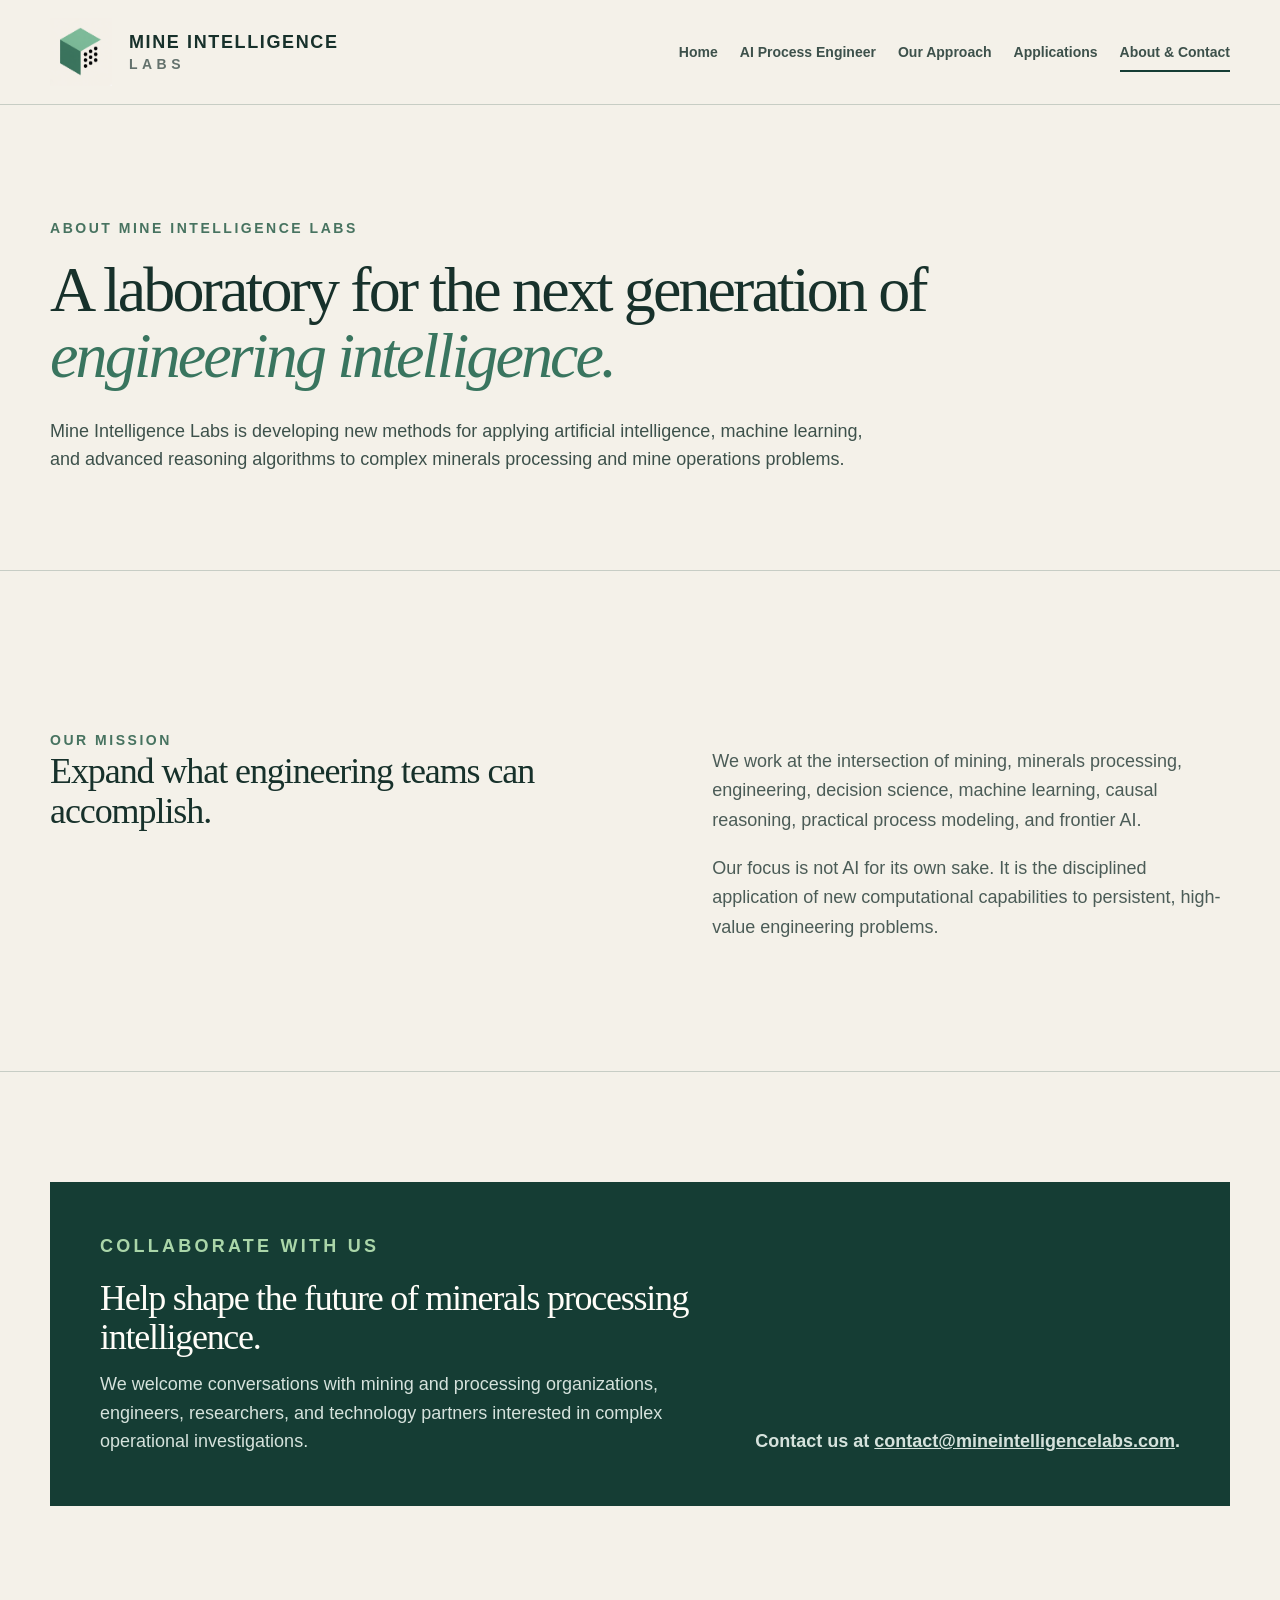
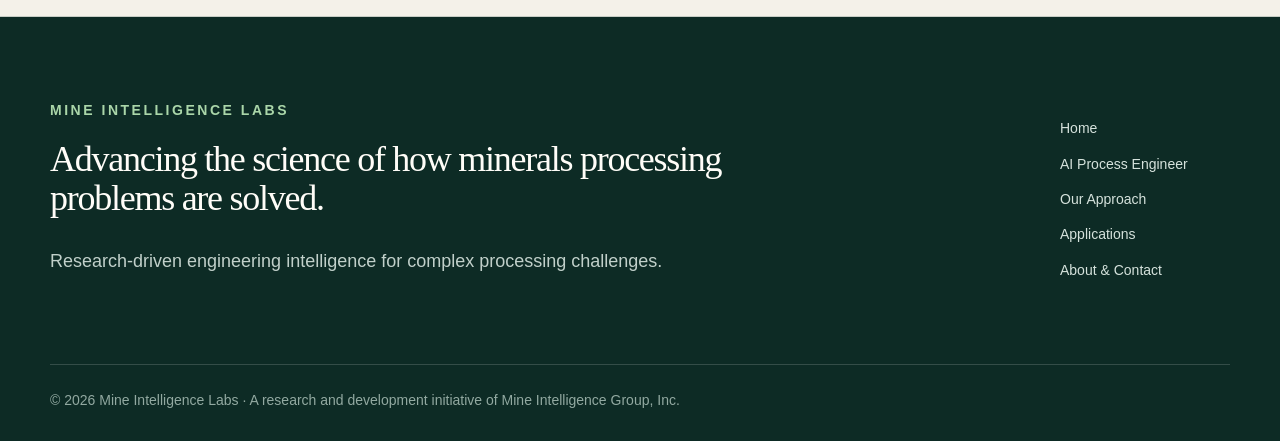
==== about.html @ 5c6852db "Update About copy and remove How we work section" ====
<!doctype html><html lang="en"><head><meta charset="utf-8"><meta name="viewport" content="width=device-width,initial-scale=1"><meta name="description" content="About Mine Intelligence Labs and opportunities to collaborate."><title>About &amp; Contact | Mine Intelligence Labs</title><link rel="stylesheet" href="assets/style.css"><link rel="icon" href="assets/mine-intelligence-logo.png" type="image/png"></head><body>
<header><div class="nav"><a class="brand" href="index.html" aria-label="Mine Intelligence Labs home"><img class="mark" src="assets/mine-intelligence-logo.png" alt=""><span>MINE INTELLIGENCE<small>LABS</small></span></a><button class="menu" type="button" aria-label="Toggle navigation" aria-expanded="false">Menu ☰</button><nav class="links" aria-label="Main navigation"><a href="index.html">Home</a><a href="process-engineer.html">AI Process Engineer</a><a href="approach.html">Our Approach</a><a href="applications.html">Applications</a><a href="about.html" class="active" aria-current="page">About &amp; Contact</a></nav></div></header>
<main><section class="page-hero"><div class="wrap"><p class="eyebrow">About Mine Intelligence Labs</p><h1>A laboratory for the next generation of <em>engineering intelligence.</em></h1><p class="intro">Mine Intelligence Labs is developing new methods for applying artificial intelligence, machine learning, and advanced reasoning algorithms to complex minerals processing and mine operations problems.</p></div></section>
<section class="section"><div class="wrap"><div class="split"><div><p class="eyebrow">Our mission</p><p class="statement">Expand what engineering teams can accomplish.</p></div><div><p class="lead">We work at the intersection of mining, minerals processing, engineering, decision science, machine learning, causal reasoning, practical process modeling, and frontier AI.</p><p class="lead">Our focus is not AI for its own sake. It is the disciplined application of new computational capabilities to persistent, high-value engineering problems.</p></div></div></div></section>
<section class="section"><div class="wrap"><div class="contact-box"><div><p class="eyebrow" style="color:#aad6a9">Collaborate with us</p><h2>Help shape the future of minerals processing intelligence.</h2><p>We welcome conversations with mining and processing organizations, engineers, researchers, and technology partners interested in complex operational investigations.</p></div><p><strong>Contact us at <a href="mailto:contact@mineintelligencelabs.com">contact@mineintelligencelabs.com</a>.</strong></p></div></div></section></main>
<footer class="footer"><div class="wrap"><div class="footer-top"><div><p class="eyebrow" style="color:#aad6a9">MINE INTELLIGENCE LABS</p><h2>Advancing the science of how minerals processing problems are solved.</h2><p>Research-driven engineering intelligence for complex processing challenges.</p></div><div class="footer-links"><a href="index.html">Home</a><a href="process-engineer.html">AI Process Engineer</a><a href="approach.html">Our Approach</a><a href="applications.html">Applications</a><a href="about.html">About &amp; Contact</a></div></div><div class="fine">© 2026 Mine Intelligence Labs · A research and development initiative of Mine Intelligence Group, Inc.</div></div></footer><script src="assets/site.js"></script></body></html>
---- assets/style.css ----
:root {
  --ink: #17312b;
  --forest: #153d34;
  --forest-deep: #0d2b25;
  --moss: #7dba99;
  --lime: #bbdfa8;
  --paper: #f4f1e9;
  --paper-deep: #e9e5d9;
  --white: #fffdf8;
  --muted: #64726d;
  --line: rgba(21, 61, 52, 0.2);
  --display: Georgia, "Times New Roman", serif;
  --sans: Inter, ui-sans-serif, -apple-system, BlinkMacSystemFont, "Segoe UI", sans-serif;
  /* Four-tier type system used across every page. */
  --type-display: clamp(44px, 6vw, 64px);
  --type-heading: clamp(30px, 3.4vw, 36px);
  --type-body: 18px;
  --type-small: 14px;
}

* { box-sizing: border-box; }

html { scroll-behavior: smooth; }

body {
  margin: 0;
  background: var(--paper);
  color: var(--ink);
  font-family: var(--sans);
  font-size: var(--type-body);
  line-height: 1.6;
  -webkit-font-smoothing: antialiased;
}

a { color: inherit; }

.wrap {
  width: min(1180px, calc(100% - 48px));
  margin: 0 auto;
}

header {
  position: sticky;
  top: 0;
  z-index: 20;
  border-bottom: 1px solid var(--line);
  background: rgba(244, 241, 233, 0.94);
  backdrop-filter: blur(14px);
}

.nav {
  width: min(1180px, calc(100% - 48px));
  min-height: 104px;
  margin: 0 auto;
  display: flex;
  align-items: center;
  justify-content: space-between;
  gap: 20px;
}

.brand {
  display: inline-flex;
  align-items: center;
  gap: 17px;
  text-decoration: none;
  font-size: var(--type-body);
  font-weight: 750;
  letter-spacing: 0.09em;
  line-height: 1.15;
}

.brand > span { white-space: nowrap; }

.brand small {
  display: block;
  color: var(--muted);
  font-size: var(--type-small);
  letter-spacing: 0.32em;
  margin-top: 4px;
}

.mark {
  width: 62px;
  height: 68px;
  flex: 0 0 auto;
  object-fit: contain;
}

.links { display: flex; align-items: center; gap: 22px; }

.links a {
  position: relative;
  text-decoration: none;
  color: #3d514b;
  font-size: var(--type-small);
  font-weight: 650;
  white-space: nowrap;
}

.links a::after {
  content: "";
  position: absolute;
  left: 0;
  right: 100%;
  bottom: -9px;
  height: 2px;
  background: var(--forest);
  transition: right 180ms ease;
}

.links a:hover::after,
.links a.active::after { right: 0; }

.menu {
  display: none;
  border: 1px solid var(--line);
  background: transparent;
  color: var(--forest);
  border-radius: 3px;
  padding: 9px 12px;
  font: 650 var(--type-small) var(--sans);
}

.hero {
  min-height: 720px;
  display: flex;
  align-items: center;
  background:
    linear-gradient(90deg, rgba(244,241,233,.98) 0%, rgba(244,241,233,.95) 62%, rgba(244,241,233,.72) 100%),
    repeating-linear-gradient(90deg, transparent 0 119px, rgba(21,61,52,.05) 120px),
    repeating-linear-gradient(0deg, transparent 0 119px, rgba(21,61,52,.05) 120px);
  border-bottom: 1px solid var(--line);
}

.hero .wrap { padding: 92px 0 98px; }

.hero h1,
.page-hero h1 {
  max-width: 1030px;
  margin: 18px 0 30px;
  font: 400 var(--type-display)/1.02 var(--display);
  letter-spacing: -0.045em;
}

.hero h1 em,
.page-hero h1 em { color: #39755f; font-style: italic; }

.hero-copy {
  max-width: 850px;
  display: grid;
  gap: 14px;
}

.hero-copy p,
.intro {
  margin: 0;
  color: #3d514b;
  font-size: var(--type-body);
  line-height: 1.55;
}

.hero-copy .ambition {
  color: var(--forest);
  font-weight: 750;
  margin-top: 8px;
}

.actions { display: flex; gap: 13px; flex-wrap: wrap; margin-top: 38px; }

.button {
  display: inline-flex;
  align-items: center;
  gap: 22px;
  border: 1px solid var(--forest);
  border-radius: 2px;
  background: var(--forest);
  color: var(--white);
  padding: 13px 17px;
  text-decoration: none;
  font-size: var(--type-small);
  font-weight: 750;
  letter-spacing: .02em;
  transition: transform 160ms ease, background 160ms ease;
}

.button:hover { transform: translateY(-2px); background: var(--forest-deep); }
.button.outline { background: transparent; color: var(--forest); }
.button.outline:hover { background: rgba(21,61,52,.06); }
.arrow { font-size: var(--type-body); }

.eyebrow {
  margin: 0;
  color: #477360;
  font-size: var(--type-small);
  font-weight: 800;
  letter-spacing: .18em;
  text-transform: uppercase;
}

.band { background: var(--forest); color: var(--white); }
.band .wrap { padding: 28px 0; }
.band p { margin: 0; font: 400 var(--type-heading)/1.35 var(--display); }
.band strong { color: var(--lime); font-weight: 400; }

.section { padding: 110px 0; border-bottom: 1px solid var(--line); }
.section.alt { background: var(--paper-deep); }

.section h2,
.footer h2 {
  max-width: 850px;
  margin: 18px 0 28px;
  font: 400 var(--type-heading)/1.1 var(--display);
  letter-spacing: -.035em;
}

.section h3 { margin: 14px 0 10px; font: 400 var(--type-heading)/1.12 var(--display); }
.lead { max-width: 800px; color: #4b5c57; font-size: var(--type-body); line-height: 1.65; }

.grid { display: grid; gap: 1px; margin-top: 58px; background: var(--line); border: 1px solid var(--line); }
.grid.three { grid-template-columns: repeat(3, 1fr); }
.grid.two { grid-template-columns: repeat(2, 1fr); }

.card { min-height: 260px; padding: 34px; background: var(--paper); }
.alt .card { background: var(--paper-deep); }
.card p { margin: 0; color: #53645f; font-size: var(--type-body); }
.number { color: #477360; font-size: var(--type-small); font-weight: 800; letter-spacing: .16em; }

.split { display: grid; grid-template-columns: 1.05fr .95fr; gap: 90px; align-items: start; margin-top: 48px; }
.statement { margin: 0; font: 400 var(--type-heading)/1.12 var(--display); letter-spacing: -.03em; }
.split .button { margin-top: 12px; }

.page-hero { padding: 112px 0 96px; border-bottom: 1px solid var(--line); }
.page-hero h1 { max-width: 960px; font-size: var(--type-display); }
.page-hero .intro { max-width: 820px; }

.process {
  display: grid;
  grid-template-columns: repeat(5, 1fr);
  margin-top: 56px;
  border-top: 1px solid var(--line);
  border-bottom: 1px solid var(--line);
}

.process div { position: relative; padding: 26px 22px 30px 0; }
.process div:not(:last-child)::after { content: "→"; position: absolute; right: 18px; top: 25px; color: var(--moss); }
.process strong { display: block; max-width: 140px; font: 400 var(--type-body)/1.2 var(--display); }

.application-list { margin-top: 52px; border-top: 1px solid var(--line); }
.application {
  display: grid;
  grid-template-columns: 80px 1fr 1fr;
  gap: 38px;
  padding: 32px 0;
  border-bottom: 1px solid var(--line);
}
.application h3 { margin: 0; }
.application p { margin: 4px 0 0; color: #53645f; font-size: var(--type-body); }

.contact-box {
  display: grid;
  grid-template-columns: 1fr auto;
  gap: 32px;
  align-items: end;
  background: var(--forest);
  color: var(--white);
  padding: 50px;
}
.contact-box h2 { margin-bottom: 12px; }
.contact-box p { margin: 0; color: #d5e2dc; font-size: var(--type-body); }
.contact-box .button { border-color: var(--lime); background: var(--lime); color: var(--forest-deep); white-space: nowrap; }

.footer { padding: 82px 0 30px; background: var(--forest-deep); color: var(--white); }
.footer-top { display: grid; grid-template-columns: 1fr auto; gap: 60px; }
.footer h2 { max-width: 710px; font-size: var(--type-heading); }
.footer p { color: #c1d0ca; font-size: var(--type-body); }
.footer p.eyebrow { font-size: var(--type-small); }
.footer-links { display: grid; align-content: start; gap: 13px; padding-top: 18px; min-width: 170px; }
.footer-links a { color: #d5e2dc; text-decoration: none; font-size: var(--type-small); }
.footer-links a:hover { color: var(--lime); }
.fine { margin-top: 70px; padding-top: 24px; border-top: 1px solid rgba(255,255,255,.16); color: #92a9a1; font-size: var(--type-small); }

@media (max-width: 900px) {
  .menu { display: block; }
  .links {
    display: none;
    position: absolute;
    left: 0;
    right: 0;
    top: 104px;
    padding: 24px;
    background: var(--paper);
    border-bottom: 1px solid var(--line);
    flex-direction: column;
    align-items: flex-start;
  }
  .links.open { display: flex; }
  .hero { min-height: auto; }
  .grid.three { grid-template-columns: 1fr; }
  .grid.two { grid-template-columns: 1fr; }
  .split { grid-template-columns: 1fr; gap: 38px; }
  .process { grid-template-columns: 1fr; }
  .process div { border-bottom: 1px solid var(--line); }
  .process div:not(:last-child)::after { content: "↓"; right: 8px; }
  .application { grid-template-columns: 50px 1fr; }
  .application p { grid-column: 2; }
}

@media (max-width: 640px) {
  .wrap, .nav { width: min(100% - 28px, 1180px); }
  .nav { min-height: 88px; }
  .links { top: 88px; }
  .brand { gap: 13px; font-size: var(--type-small); }
  .brand small { font-size: var(--type-small); }
  .mark { width: 50px; height: 55px; }
  .hero .wrap { padding: 68px 0 74px; }
  .section { padding: 76px 0; }
  .page-hero { padding: 78px 0 68px; }
  .card { min-height: auto; padding: 26px; }
  .footer-top, .contact-box { grid-template-columns: 1fr; }
  .contact-box { padding: 30px; }
  .footer-links { margin-top: 10px; }
}

@media (prefers-reduced-motion: reduce) {
  html { scroll-behavior: auto; }
  *, *::before, *::after { transition: none !important; }
}
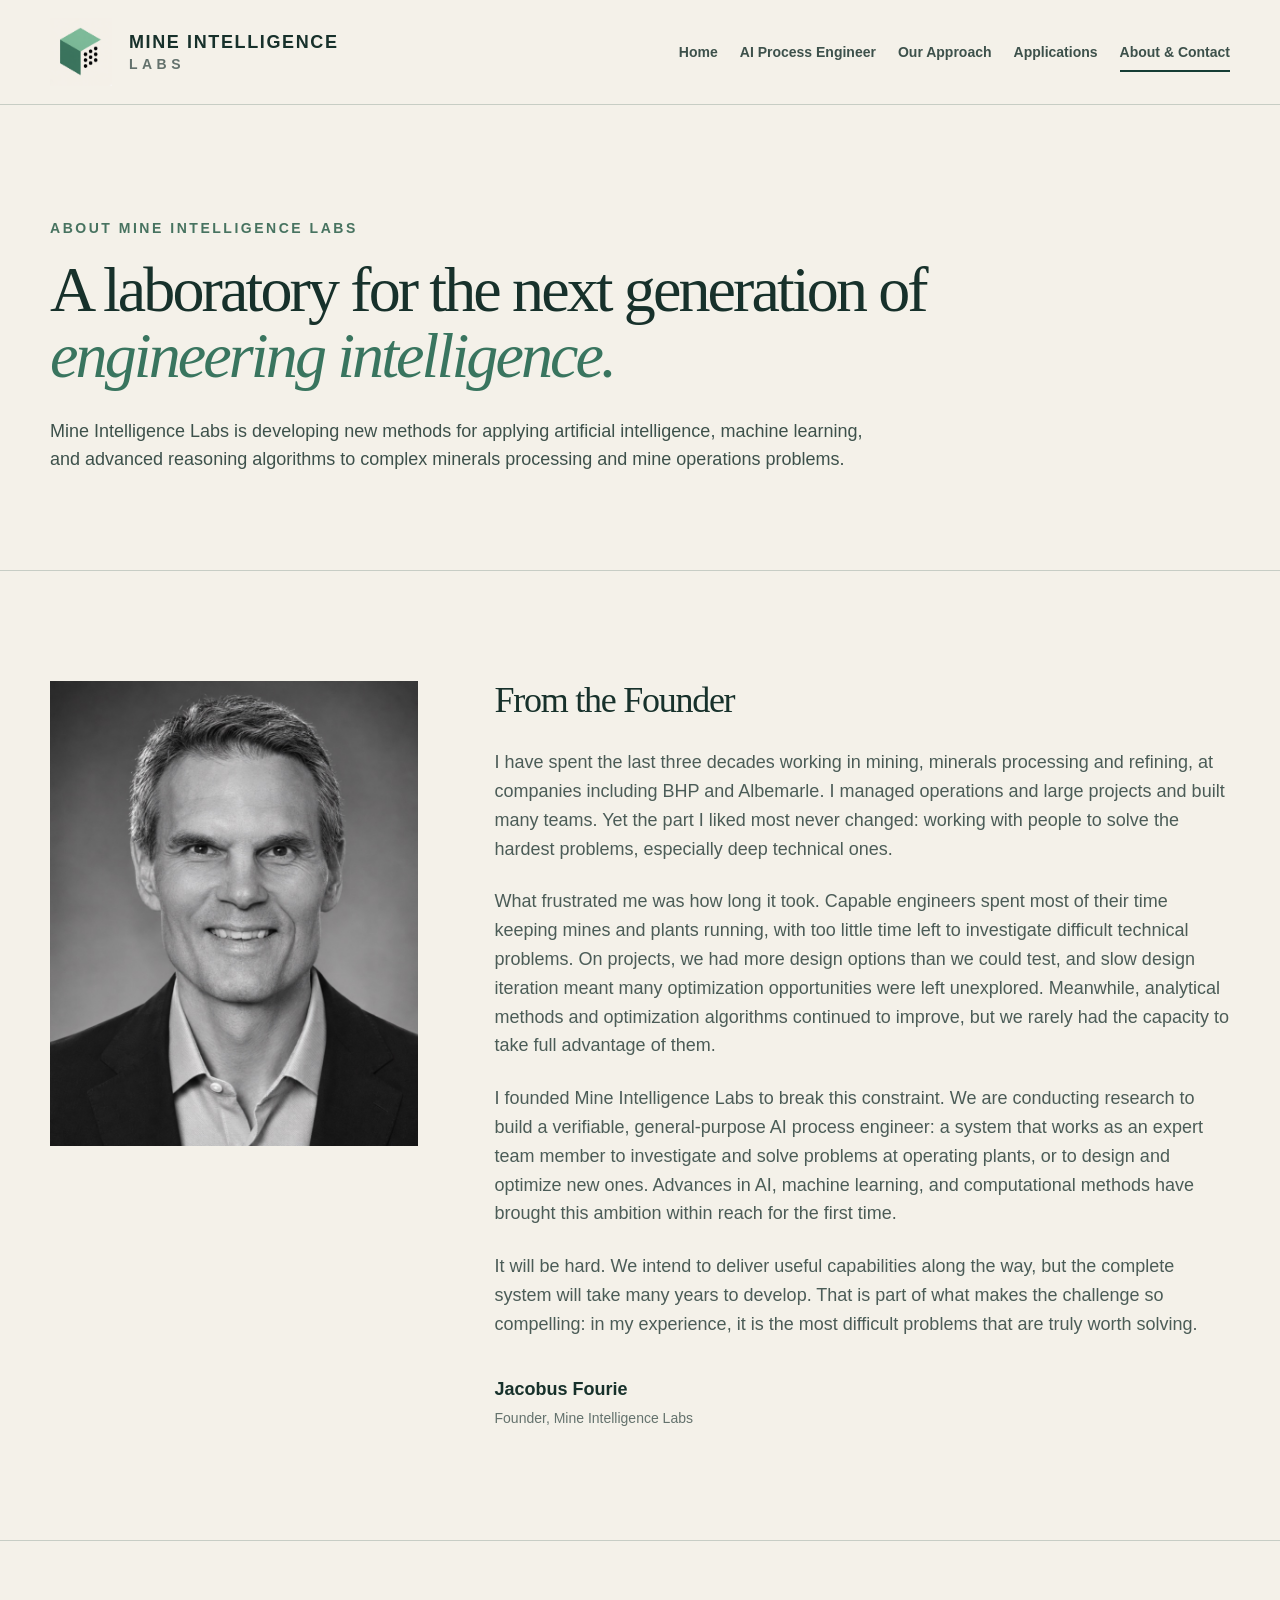
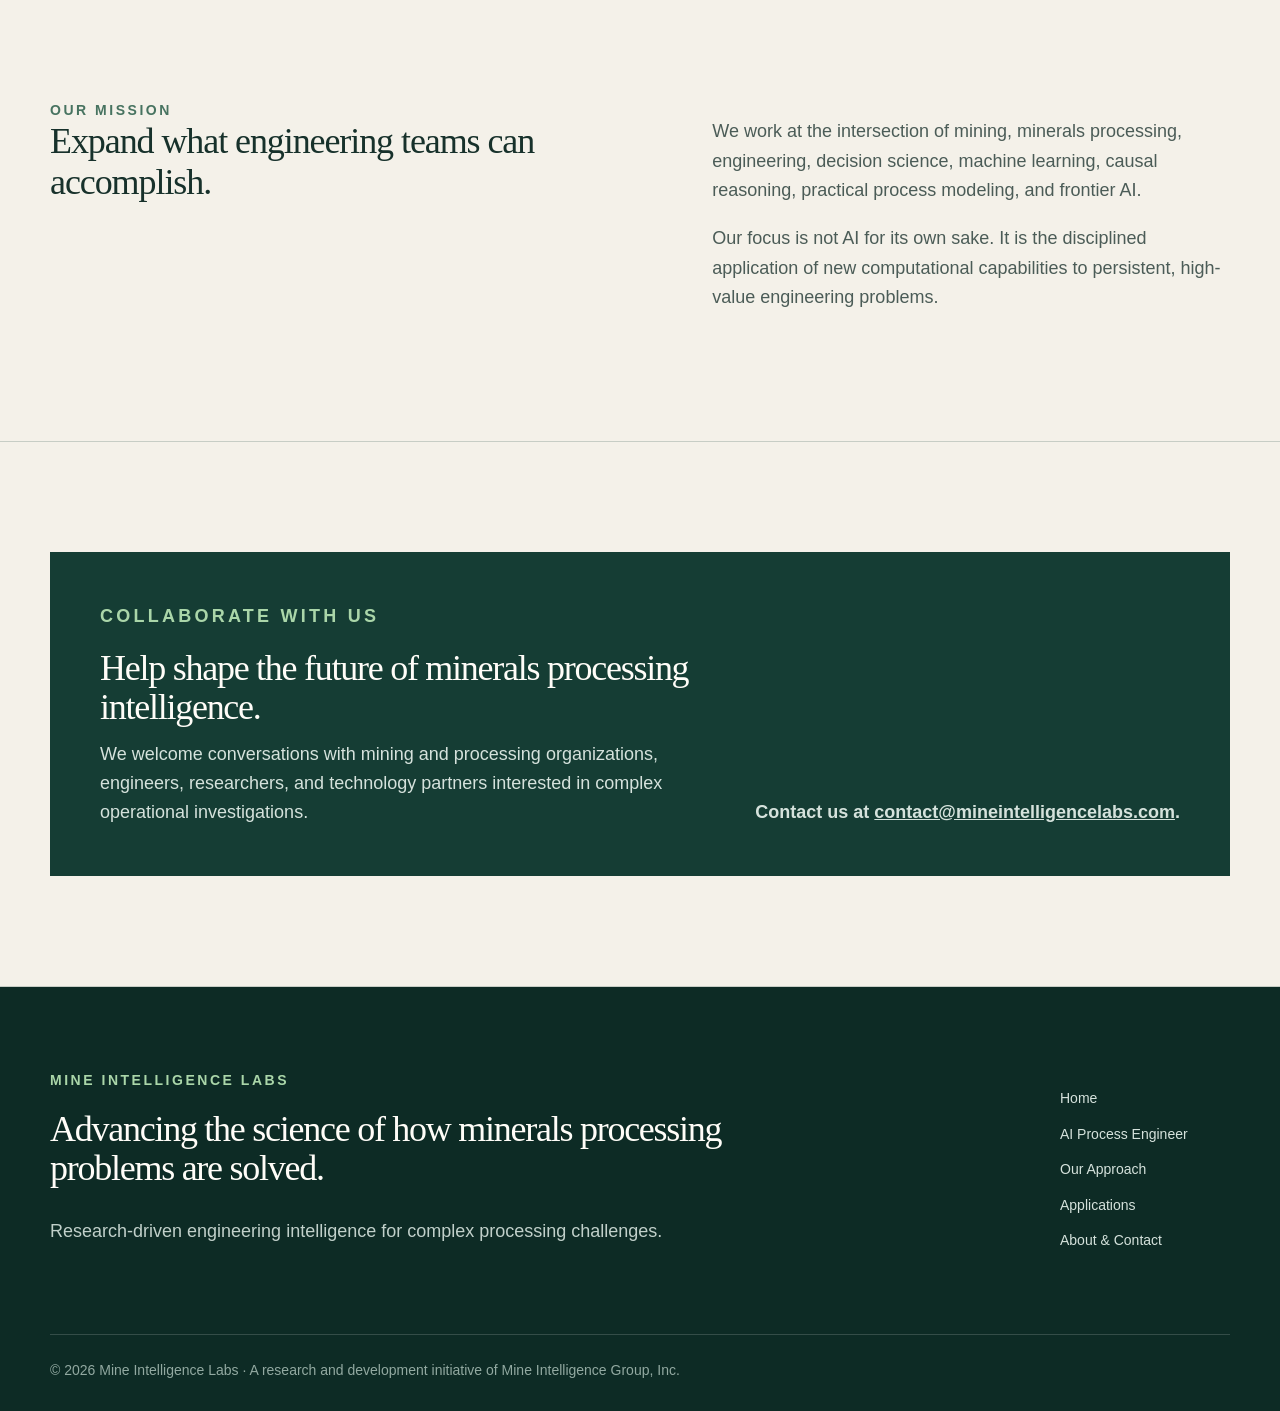
==== commit c27d6681: "Add founder statement and portrait to About page" ====
--- a/about.html
+++ b/about.html
@@ -1,6 +1,15 @@
 <!doctype html><html lang="en"><head><meta charset="utf-8"><meta name="viewport" content="width=device-width,initial-scale=1"><meta name="description" content="About Mine Intelligence Labs and opportunities to collaborate."><title>About &amp; Contact | Mine Intelligence Labs</title><link rel="stylesheet" href="assets/style.css"><link rel="icon" href="assets/mine-intelligence-logo.png" type="image/png"></head><body>
 <header><div class="nav"><a class="brand" href="index.html" aria-label="Mine Intelligence Labs home"><img class="mark" src="assets/mine-intelligence-logo.png" alt=""><span>MINE INTELLIGENCE<small>LABS</small></span></a><button class="menu" type="button" aria-label="Toggle navigation" aria-expanded="false">Menu ☰</button><nav class="links" aria-label="Main navigation"><a href="index.html">Home</a><a href="process-engineer.html">AI Process Engineer</a><a href="approach.html">Our Approach</a><a href="applications.html">Applications</a><a href="about.html" class="active" aria-current="page">About &amp; Contact</a></nav></div></header>
 <main><section class="page-hero"><div class="wrap"><p class="eyebrow">About Mine Intelligence Labs</p><h1>A laboratory for the next generation of <em>engineering intelligence.</em></h1><p class="intro">Mine Intelligence Labs is developing new methods for applying artificial intelligence, machine learning, and advanced reasoning algorithms to complex minerals processing and mine operations problems.</p></div></section>
+<section class="section founder" aria-labelledby="founder-heading"><div class="wrap founder-layout">
+<div class="founder-portrait"><img src="assets/jacobus-fourie.jpg" alt="Jacobus Fourie, Founder of Mine Intelligence Labs" width="790" height="1000" loading="lazy" decoding="async"></div>
+<div class="founder-copy"><h2 id="founder-heading">From the Founder</h2>
+<p>I have spent the last three decades working in mining, minerals processing and refining, at companies including BHP and Albemarle. I managed operations and large projects and built many teams. Yet the part I liked most never changed: working with people to solve the hardest problems, especially deep technical ones.</p>
+<p>What frustrated me was how long it took. Capable engineers spent most of their time keeping mines and plants running, with too little time left to investigate difficult technical problems. On projects, we had more design options than we could test, and slow design iteration meant many optimization opportunities were left unexplored. Meanwhile, analytical methods and optimization algorithms continued to improve, but we rarely had the capacity to take full advantage of them.</p>
+<p>I founded Mine Intelligence Labs to break this constraint. We are conducting research to build a verifiable, general-purpose AI process engineer: a system that works as an expert team member to investigate and solve problems at operating plants, or to design and optimize new ones. Advances in AI, machine learning, and computational methods have brought this ambition within reach for the first time.</p>
+<p>It will be hard. We intend to deliver useful capabilities along the way, but the complete system will take many years to develop. That is part of what makes the challenge so compelling: in my experience, it is the most difficult problems that are truly worth solving.</p>
+<p class="founder-attribution"><strong>Jacobus Fourie</strong><span>Founder, Mine Intelligence Labs</span></p>
+</div></div></section>
 <section class="section"><div class="wrap"><div class="split"><div><p class="eyebrow">Our mission</p><p class="statement">Expand what engineering teams can accomplish.</p></div><div><p class="lead">We work at the intersection of mining, minerals processing, engineering, decision science, machine learning, causal reasoning, practical process modeling, and frontier AI.</p><p class="lead">Our focus is not AI for its own sake. It is the disciplined application of new computational capabilities to persistent, high-value engineering problems.</p></div></div></div></section>
 <section class="section"><div class="wrap"><div class="contact-box"><div><p class="eyebrow" style="color:#aad6a9">Collaborate with us</p><h2>Help shape the future of minerals processing intelligence.</h2><p>We welcome conversations with mining and processing organizations, engineers, researchers, and technology partners interested in complex operational investigations.</p></div><p><strong>Contact us at <a href="mailto:contact@mineintelligencelabs.com">contact@mineintelligencelabs.com</a>.</strong></p></div></div></section></main>
 <footer class="footer"><div class="wrap"><div class="footer-top"><div><p class="eyebrow" style="color:#aad6a9">MINE INTELLIGENCE LABS</p><h2>Advancing the science of how minerals processing problems are solved.</h2><p>Research-driven engineering intelligence for complex processing challenges.</p></div><div class="footer-links"><a href="index.html">Home</a><a href="process-engineer.html">AI Process Engineer</a><a href="approach.html">Our Approach</a><a href="applications.html">Applications</a><a href="about.html">About &amp; Contact</a></div></div><div class="fine">© 2026 Mine Intelligence Labs · A research and development initiative of Mine Intelligence Group, Inc.</div></div></footer><script src="assets/site.js"></script></body></html>
--- a/assets/style.css
+++ b/assets/style.css
@@ -325,3 +325,21 @@
   html { scroll-behavior: auto; }
   *, *::before, *::after { transition: none !important; }
 }
+
+/* Founder statement */
+.founder-layout {
+  display: grid;
+  grid-template-columns: minmax(0, 0.8fr) minmax(0, 1.6fr);
+  gap: clamp(36px, 6vw, 80px);
+  align-items: start;
+}
+.founder-portrait img { display: block; width: 100%; height: auto; }
+.founder-copy h2 { margin-top: 0; scroll-margin-top: 130px; }
+.founder-copy p { margin: 0 0 24px; color: #4b5c57; }
+.founder-copy .founder-attribution { margin: 36px 0 0; color: var(--ink); }
+.founder-attribution strong, .founder-attribution span { display: block; }
+.founder-attribution span { margin-top: 4px; color: var(--muted); font-size: var(--type-small); }
+@media (max-width: 900px) {
+  .founder-layout { grid-template-columns: 1fr; }
+  .founder-portrait { max-width: 320px; }
+}
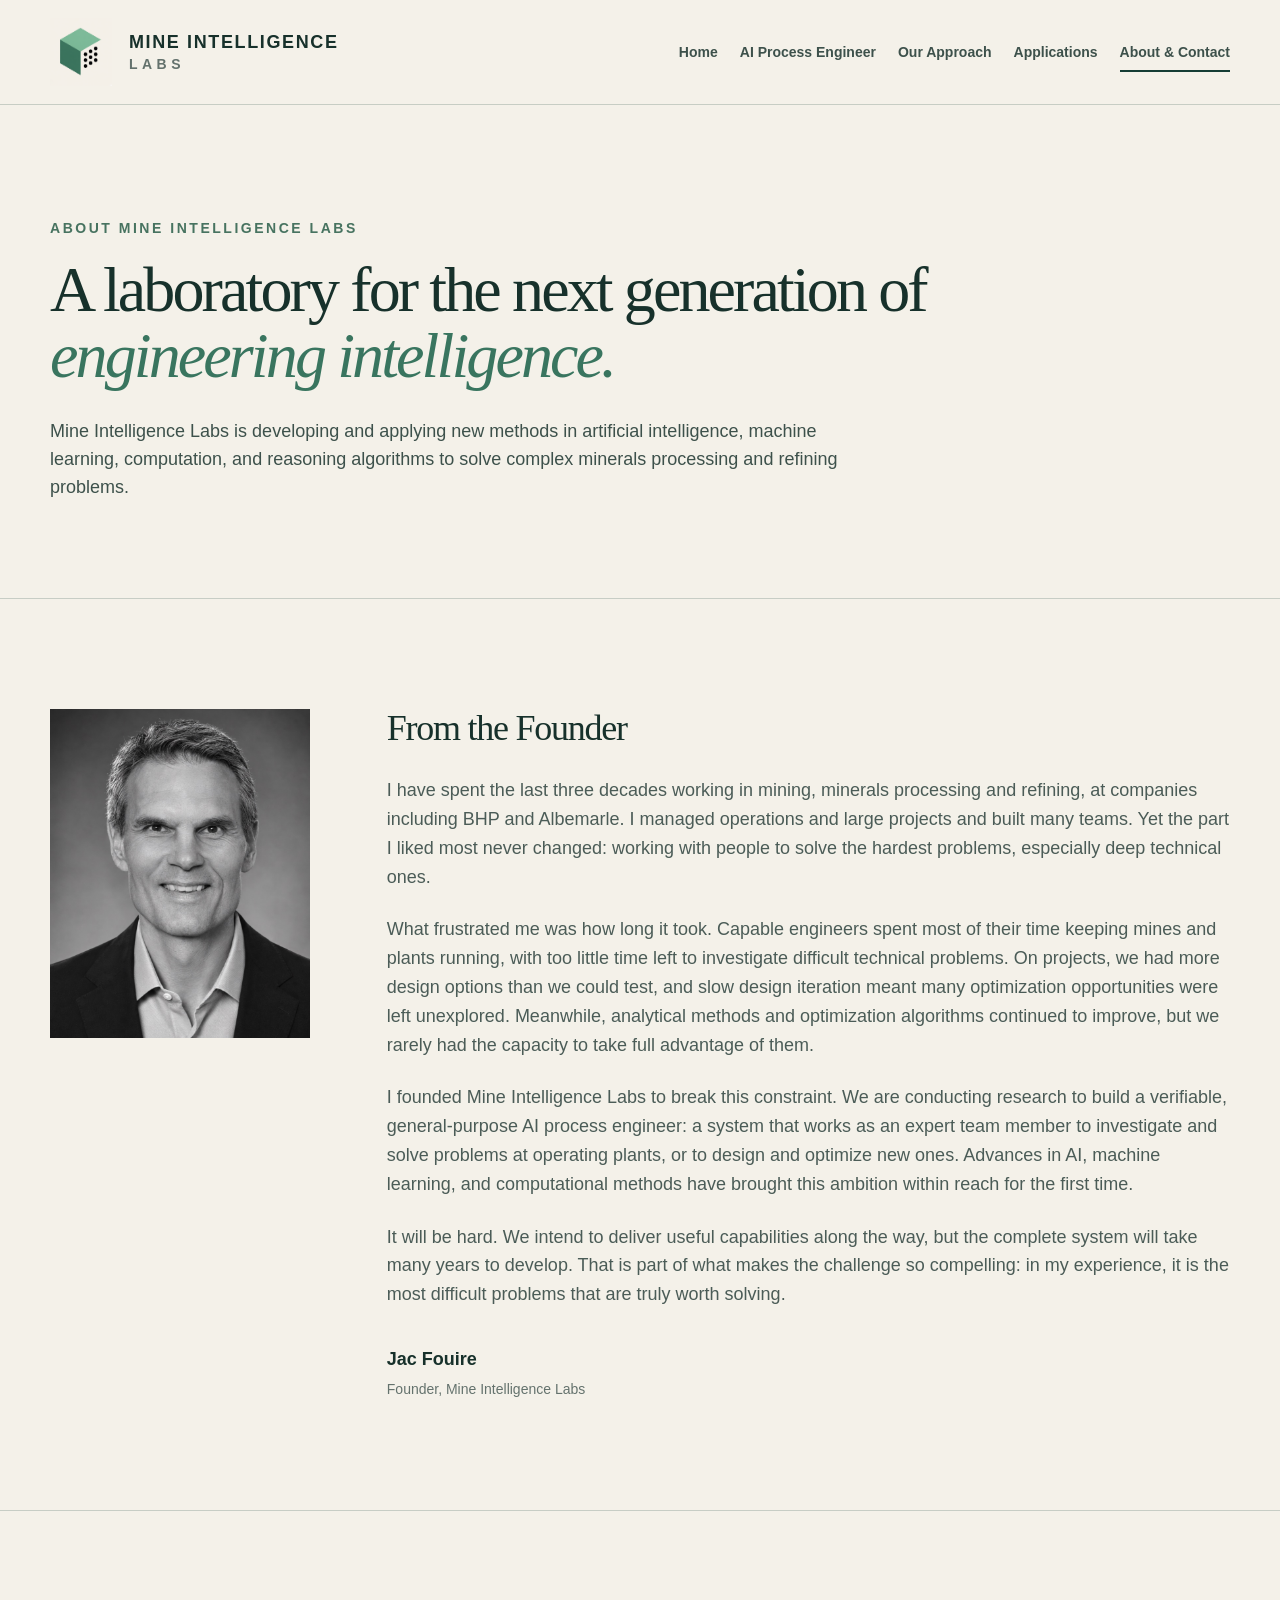
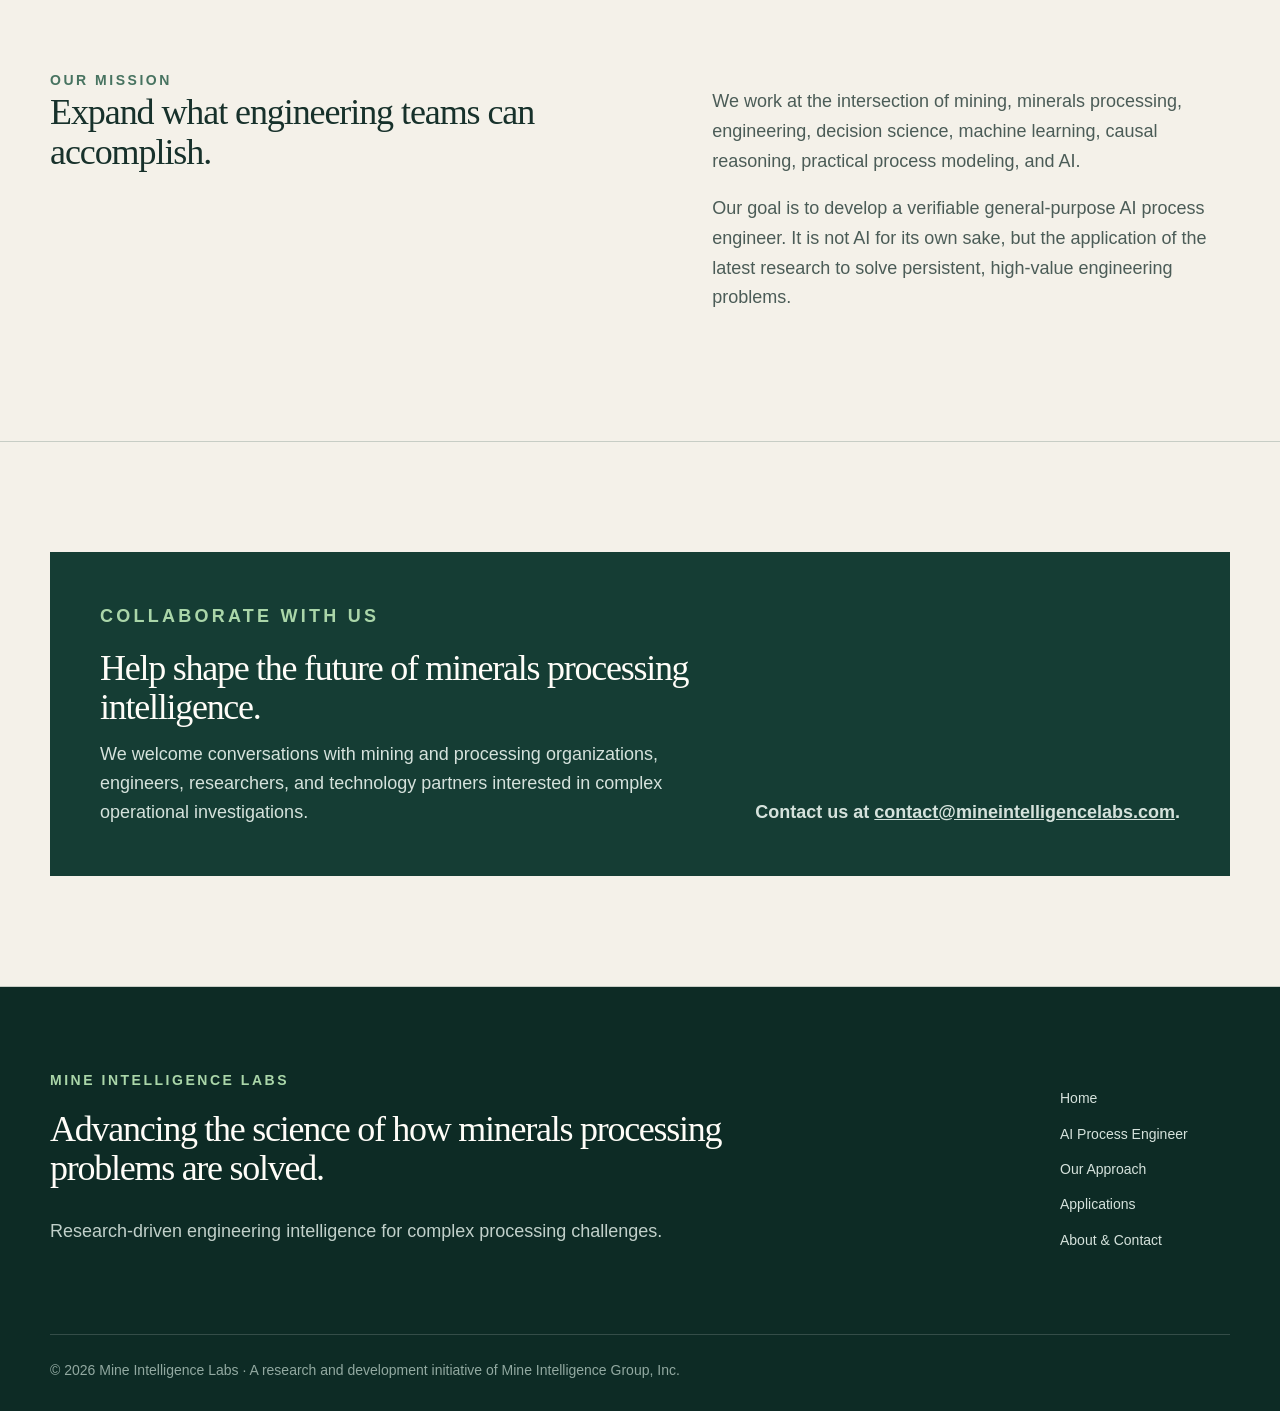
==== commit 8e661549: "Update About page mission, founder name, and portrait size" ====
--- a/about.html
+++ b/about.html
@@ -1,15 +1,15 @@
 <!doctype html><html lang="en"><head><meta charset="utf-8"><meta name="viewport" content="width=device-width,initial-scale=1"><meta name="description" content="About Mine Intelligence Labs and opportunities to collaborate."><title>About &amp; Contact | Mine Intelligence Labs</title><link rel="stylesheet" href="assets/style.css"><link rel="icon" href="assets/mine-intelligence-logo.png" type="image/png"></head><body>
 <header><div class="nav"><a class="brand" href="index.html" aria-label="Mine Intelligence Labs home"><img class="mark" src="assets/mine-intelligence-logo.png" alt=""><span>MINE INTELLIGENCE<small>LABS</small></span></a><button class="menu" type="button" aria-label="Toggle navigation" aria-expanded="false">Menu ☰</button><nav class="links" aria-label="Main navigation"><a href="index.html">Home</a><a href="process-engineer.html">AI Process Engineer</a><a href="approach.html">Our Approach</a><a href="applications.html">Applications</a><a href="about.html" class="active" aria-current="page">About &amp; Contact</a></nav></div></header>
-<main><section class="page-hero"><div class="wrap"><p class="eyebrow">About Mine Intelligence Labs</p><h1>A laboratory for the next generation of <em>engineering intelligence.</em></h1><p class="intro">Mine Intelligence Labs is developing new methods for applying artificial intelligence, machine learning, and advanced reasoning algorithms to complex minerals processing and mine operations problems.</p></div></section>
+<main><section class="page-hero"><div class="wrap"><p class="eyebrow">About Mine Intelligence Labs</p><h1>A laboratory for the next generation of <em>engineering intelligence.</em></h1><p class="intro">Mine Intelligence Labs is developing and applying new methods in artificial intelligence, machine learning, computation, and reasoning algorithms to solve complex minerals processing and refining problems.</p></div></section>
 <section class="section founder" aria-labelledby="founder-heading"><div class="wrap founder-layout">
-<div class="founder-portrait"><img src="assets/jacobus-fourie.jpg" alt="Jacobus Fourie, Founder of Mine Intelligence Labs" width="790" height="1000" loading="lazy" decoding="async"></div>
+<div class="founder-portrait"><img src="assets/jacobus-fourie.jpg" alt="Jac Fouire, Founder of Mine Intelligence Labs" width="790" height="1000" loading="lazy" decoding="async"></div>
 <div class="founder-copy"><h2 id="founder-heading">From the Founder</h2>
 <p>I have spent the last three decades working in mining, minerals processing and refining, at companies including BHP and Albemarle. I managed operations and large projects and built many teams. Yet the part I liked most never changed: working with people to solve the hardest problems, especially deep technical ones.</p>
 <p>What frustrated me was how long it took. Capable engineers spent most of their time keeping mines and plants running, with too little time left to investigate difficult technical problems. On projects, we had more design options than we could test, and slow design iteration meant many optimization opportunities were left unexplored. Meanwhile, analytical methods and optimization algorithms continued to improve, but we rarely had the capacity to take full advantage of them.</p>
 <p>I founded Mine Intelligence Labs to break this constraint. We are conducting research to build a verifiable, general-purpose AI process engineer: a system that works as an expert team member to investigate and solve problems at operating plants, or to design and optimize new ones. Advances in AI, machine learning, and computational methods have brought this ambition within reach for the first time.</p>
 <p>It will be hard. We intend to deliver useful capabilities along the way, but the complete system will take many years to develop. That is part of what makes the challenge so compelling: in my experience, it is the most difficult problems that are truly worth solving.</p>
-<p class="founder-attribution"><strong>Jacobus Fourie</strong><span>Founder, Mine Intelligence Labs</span></p>
+<p class="founder-attribution"><strong>Jac Fouire</strong><span>Founder, Mine Intelligence Labs</span></p>
 </div></div></section>
-<section class="section"><div class="wrap"><div class="split"><div><p class="eyebrow">Our mission</p><p class="statement">Expand what engineering teams can accomplish.</p></div><div><p class="lead">We work at the intersection of mining, minerals processing, engineering, decision science, machine learning, causal reasoning, practical process modeling, and frontier AI.</p><p class="lead">Our focus is not AI for its own sake. It is the disciplined application of new computational capabilities to persistent, high-value engineering problems.</p></div></div></div></section>
+<section class="section"><div class="wrap"><div class="split"><div><p class="eyebrow">Our mission</p><p class="statement">Expand what engineering teams can accomplish.</p></div><div><p class="lead">We work at the intersection of mining, minerals processing, engineering, decision science, machine learning, causal reasoning, practical process modeling, and AI.</p><p class="lead">Our goal is to develop a verifiable general-purpose AI process engineer. It is not AI for its own sake, but the application of the latest research to solve persistent, high-value engineering problems.</p></div></div></div></section>
 <section class="section"><div class="wrap"><div class="contact-box"><div><p class="eyebrow" style="color:#aad6a9">Collaborate with us</p><h2>Help shape the future of minerals processing intelligence.</h2><p>We welcome conversations with mining and processing organizations, engineers, researchers, and technology partners interested in complex operational investigations.</p></div><p><strong>Contact us at <a href="mailto:contact@mineintelligencelabs.com">contact@mineintelligencelabs.com</a>.</strong></p></div></div></section></main>
 <footer class="footer"><div class="wrap"><div class="footer-top"><div><p class="eyebrow" style="color:#aad6a9">MINE INTELLIGENCE LABS</p><h2>Advancing the science of how minerals processing problems are solved.</h2><p>Research-driven engineering intelligence for complex processing challenges.</p></div><div class="footer-links"><a href="index.html">Home</a><a href="process-engineer.html">AI Process Engineer</a><a href="approach.html">Our Approach</a><a href="applications.html">Applications</a><a href="about.html">About &amp; Contact</a></div></div><div class="fine">© 2026 Mine Intelligence Labs · A research and development initiative of Mine Intelligence Group, Inc.</div></div></footer><script src="assets/site.js"></script></body></html>
--- a/assets/style.css
+++ b/assets/style.css
@@ -329,7 +329,7 @@
 /* Founder statement */
 .founder-layout {
   display: grid;
-  grid-template-columns: minmax(0, 0.8fr) minmax(0, 1.6fr);
+  grid-template-columns: minmax(0, 260px) minmax(0, 1fr);
   gap: clamp(36px, 6vw, 80px);
   align-items: start;
 }
@@ -341,5 +341,5 @@
 .founder-attribution span { margin-top: 4px; color: var(--muted); font-size: var(--type-small); }
 @media (max-width: 900px) {
   .founder-layout { grid-template-columns: 1fr; }
-  .founder-portrait { max-width: 320px; }
-}
+  .founder-portrait { max-width: 240px; }
+}
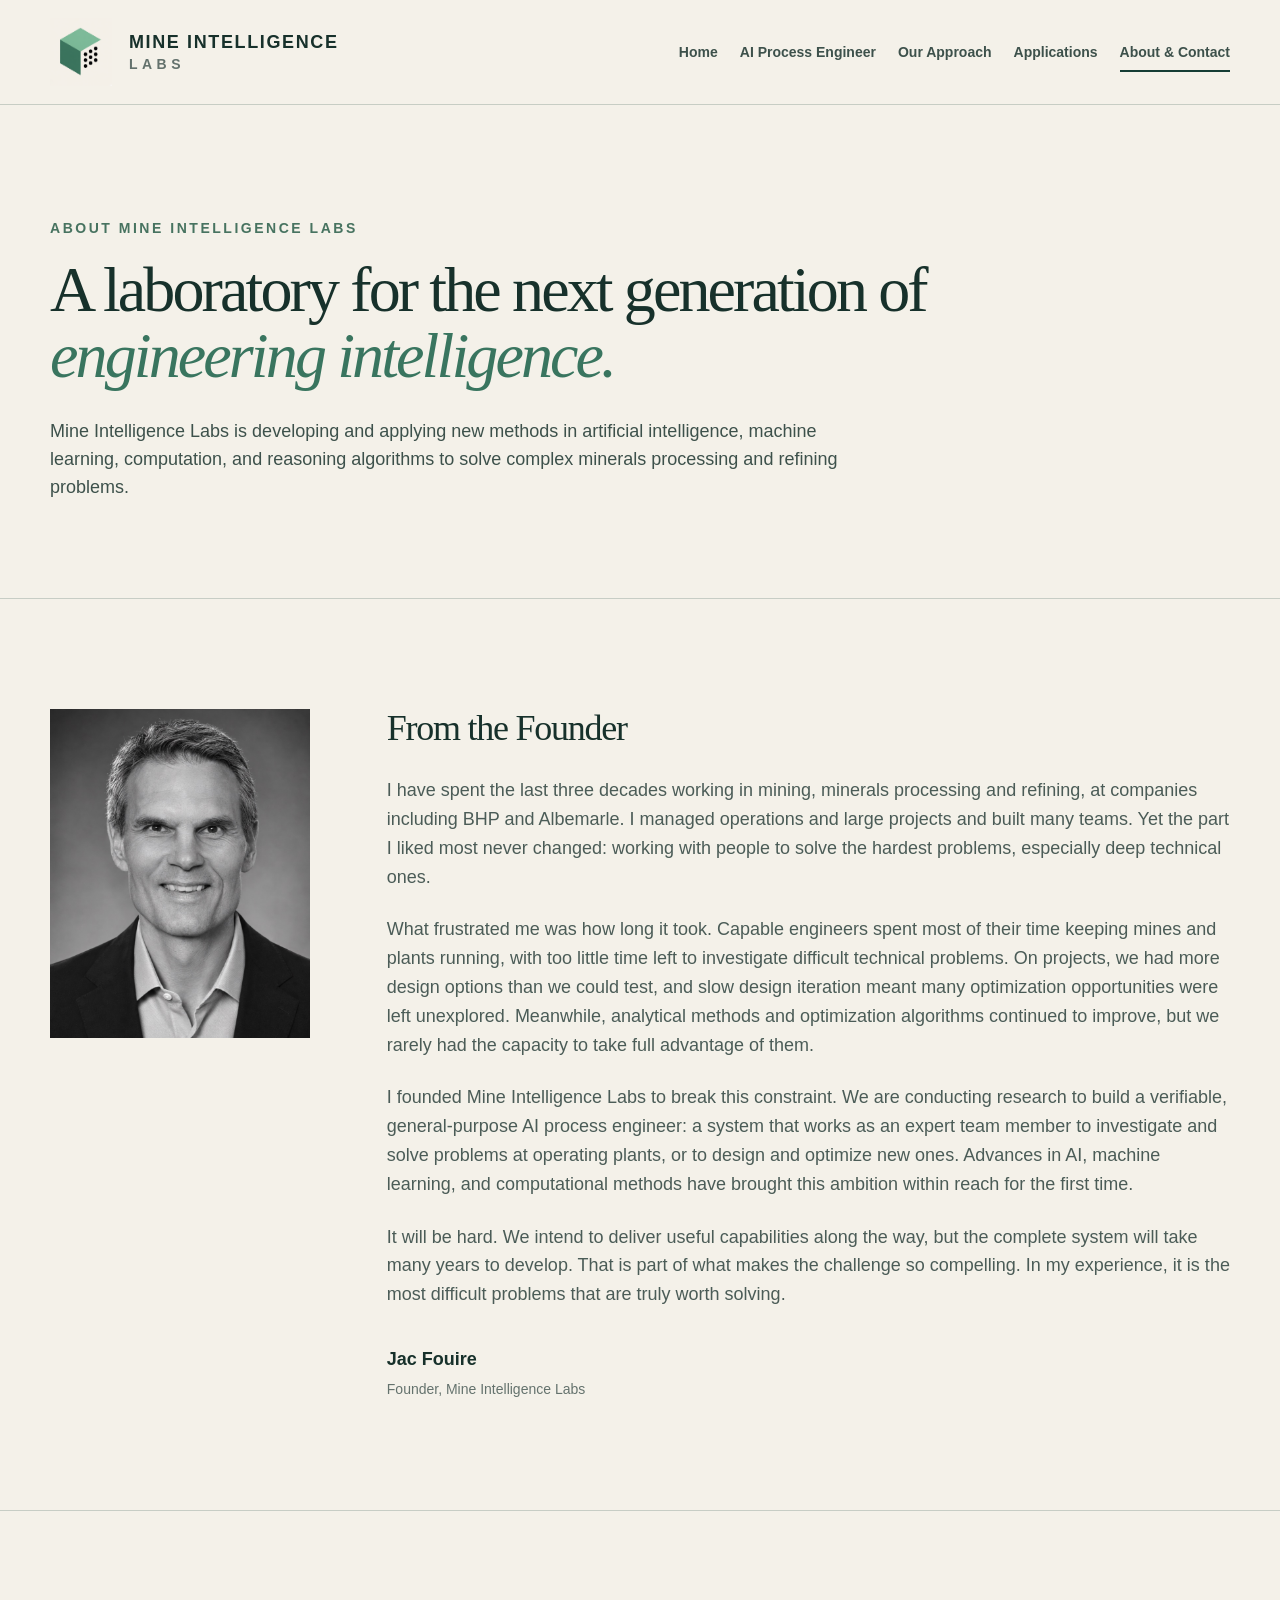
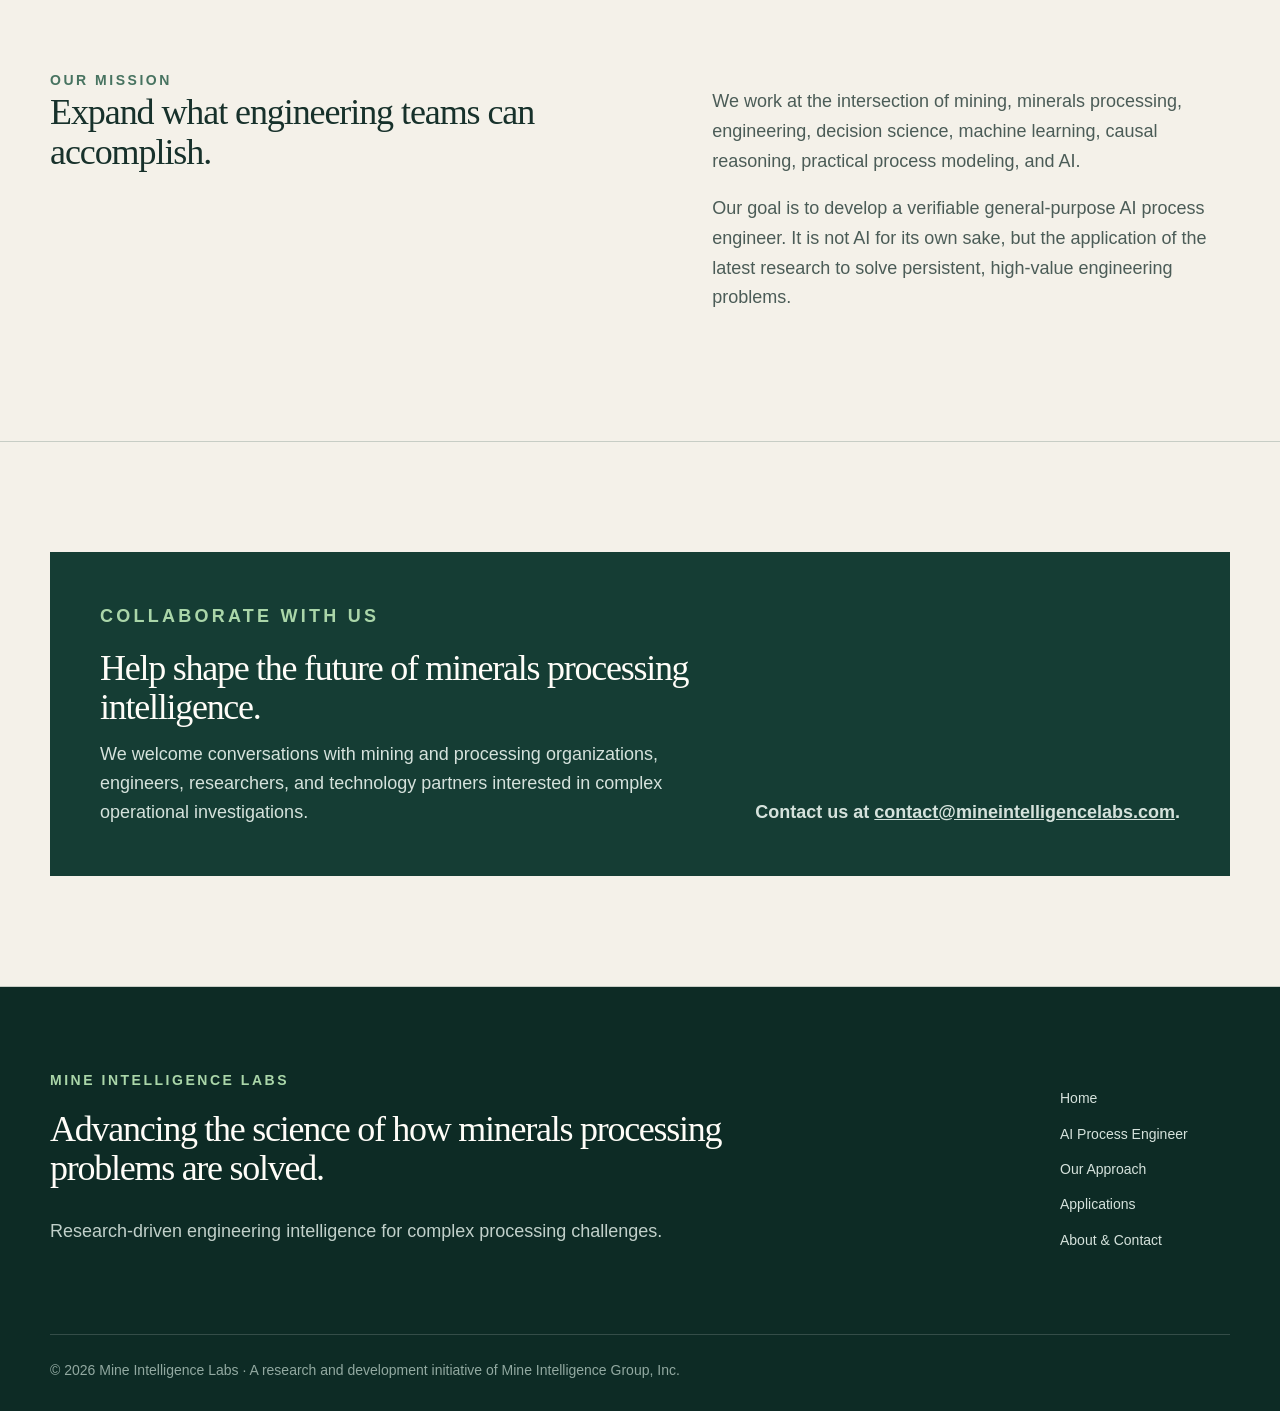
==== commit 5db1b9a5: "Replace colon with full stop in founder statement" ====
--- a/about.html
+++ b/about.html
@@ -7,7 +7,7 @@
 <p>I have spent the last three decades working in mining, minerals processing and refining, at companies including BHP and Albemarle. I managed operations and large projects and built many teams. Yet the part I liked most never changed: working with people to solve the hardest problems, especially deep technical ones.</p>
 <p>What frustrated me was how long it took. Capable engineers spent most of their time keeping mines and plants running, with too little time left to investigate difficult technical problems. On projects, we had more design options than we could test, and slow design iteration meant many optimization opportunities were left unexplored. Meanwhile, analytical methods and optimization algorithms continued to improve, but we rarely had the capacity to take full advantage of them.</p>
 <p>I founded Mine Intelligence Labs to break this constraint. We are conducting research to build a verifiable, general-purpose AI process engineer: a system that works as an expert team member to investigate and solve problems at operating plants, or to design and optimize new ones. Advances in AI, machine learning, and computational methods have brought this ambition within reach for the first time.</p>
-<p>It will be hard. We intend to deliver useful capabilities along the way, but the complete system will take many years to develop. That is part of what makes the challenge so compelling: in my experience, it is the most difficult problems that are truly worth solving.</p>
+<p>It will be hard. We intend to deliver useful capabilities along the way, but the complete system will take many years to develop. That is part of what makes the challenge so compelling. In my experience, it is the most difficult problems that are truly worth solving.</p>
 <p class="founder-attribution"><strong>Jac Fouire</strong><span>Founder, Mine Intelligence Labs</span></p>
 </div></div></section>
 <section class="section"><div class="wrap"><div class="split"><div><p class="eyebrow">Our mission</p><p class="statement">Expand what engineering teams can accomplish.</p></div><div><p class="lead">We work at the intersection of mining, minerals processing, engineering, decision science, machine learning, causal reasoning, practical process modeling, and AI.</p><p class="lead">Our goal is to develop a verifiable general-purpose AI process engineer. It is not AI for its own sake, but the application of the latest research to solve persistent, high-value engineering problems.</p></div></div></div></section>
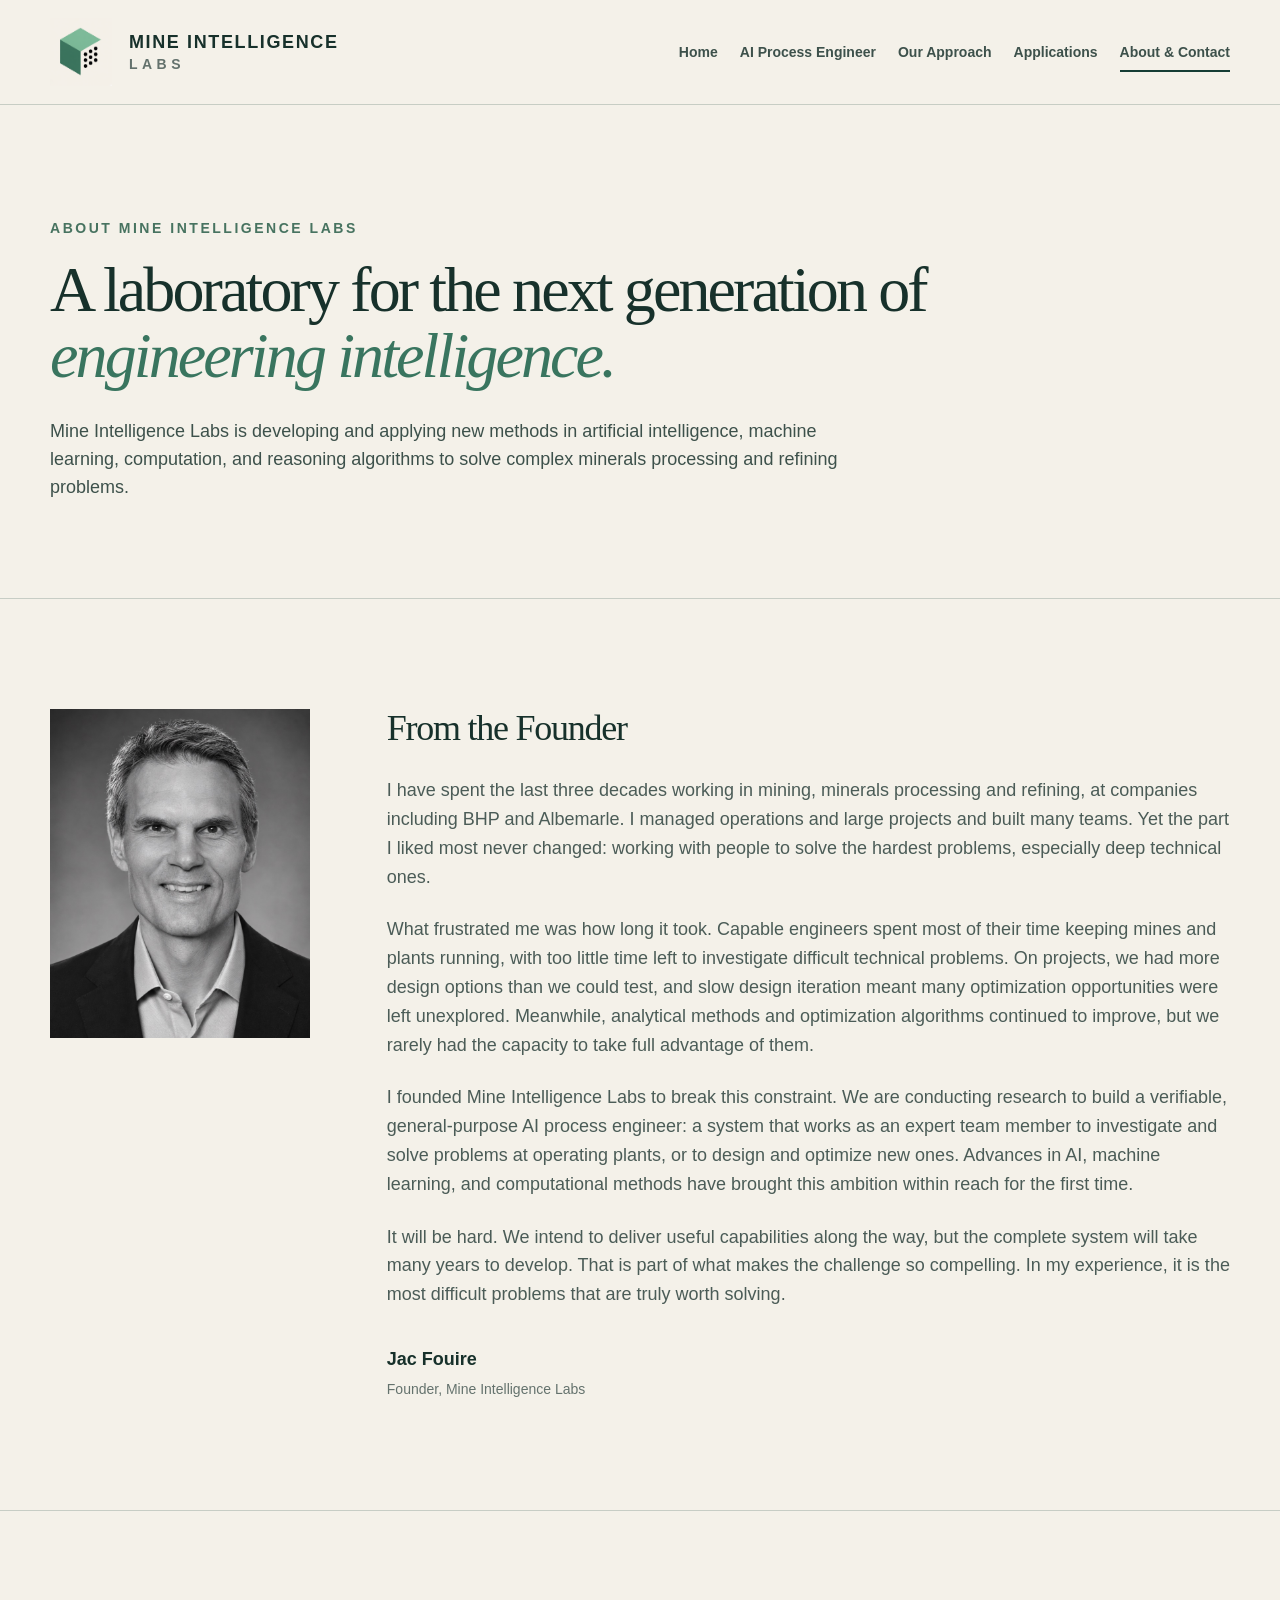
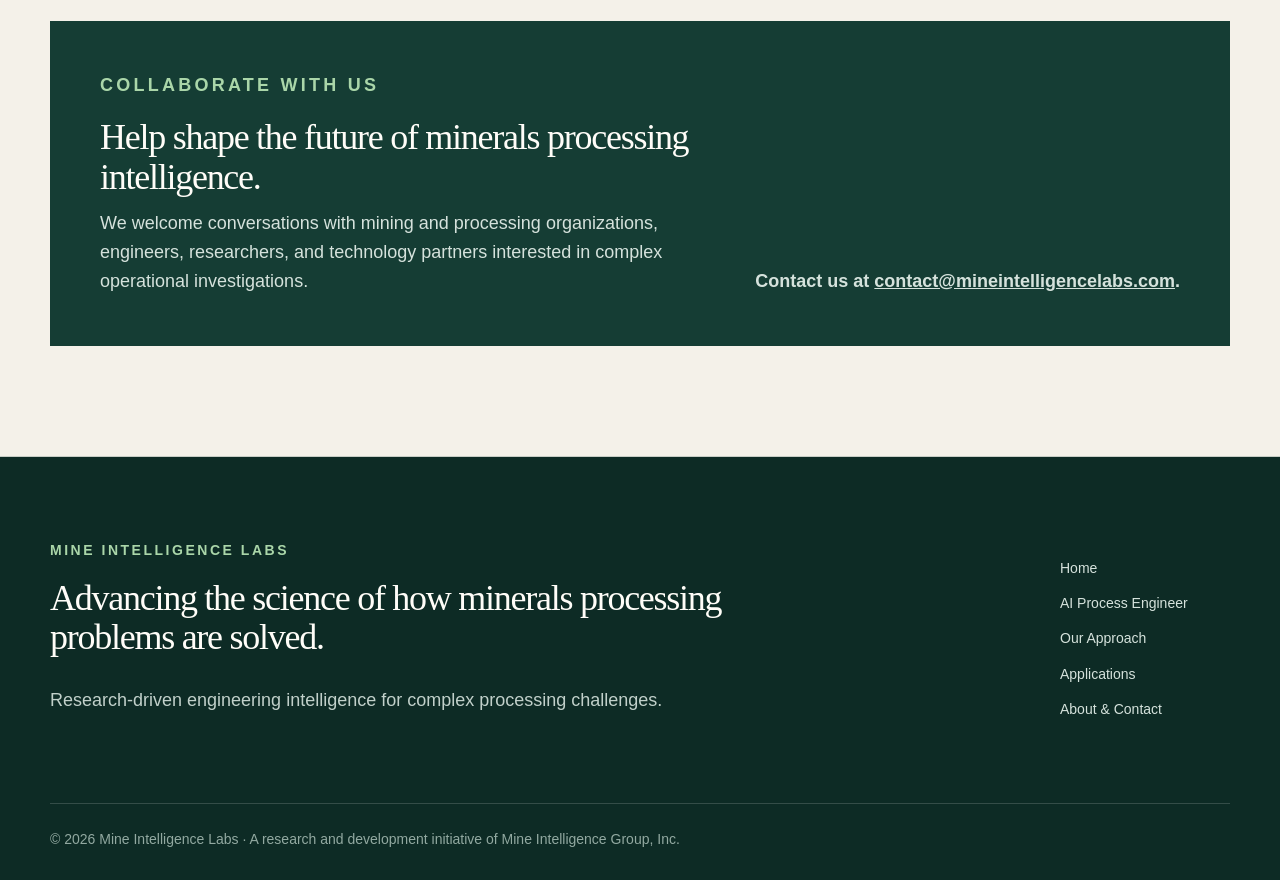
==== commit 96ddfe19: "Temporarily hide Our Mission section, preserving it for restoration" ====
--- a/about.html
+++ b/about.html
@@ -10,6 +10,8 @@
 <p>It will be hard. We intend to deliver useful capabilities along the way, but the complete system will take many years to develop. That is part of what makes the challenge so compelling. In my experience, it is the most difficult problems that are truly worth solving.</p>
 <p class="founder-attribution"><strong>Jac Fouire</strong><span>Founder, Mine Intelligence Labs</span></p>
 </div></div></section>
+<!-- Our Mission is temporarily removed. To restore it, remove this surrounding HTML comment.
 <section class="section"><div class="wrap"><div class="split"><div><p class="eyebrow">Our mission</p><p class="statement">Expand what engineering teams can accomplish.</p></div><div><p class="lead">We work at the intersection of mining, minerals processing, engineering, decision science, machine learning, causal reasoning, practical process modeling, and AI.</p><p class="lead">Our goal is to develop a verifiable general-purpose AI process engineer. It is not AI for its own sake, but the application of the latest research to solve persistent, high-value engineering problems.</p></div></div></div></section>
+-->
 <section class="section"><div class="wrap"><div class="contact-box"><div><p class="eyebrow" style="color:#aad6a9">Collaborate with us</p><h2>Help shape the future of minerals processing intelligence.</h2><p>We welcome conversations with mining and processing organizations, engineers, researchers, and technology partners interested in complex operational investigations.</p></div><p><strong>Contact us at <a href="mailto:contact@mineintelligencelabs.com">contact@mineintelligencelabs.com</a>.</strong></p></div></div></section></main>
 <footer class="footer"><div class="wrap"><div class="footer-top"><div><p class="eyebrow" style="color:#aad6a9">MINE INTELLIGENCE LABS</p><h2>Advancing the science of how minerals processing problems are solved.</h2><p>Research-driven engineering intelligence for complex processing challenges.</p></div><div class="footer-links"><a href="index.html">Home</a><a href="process-engineer.html">AI Process Engineer</a><a href="approach.html">Our Approach</a><a href="applications.html">Applications</a><a href="about.html">About &amp; Contact</a></div></div><div class="fine">© 2026 Mine Intelligence Labs · A research and development initiative of Mine Intelligence Group, Inc.</div></div></footer><script src="assets/site.js"></script></body></html>
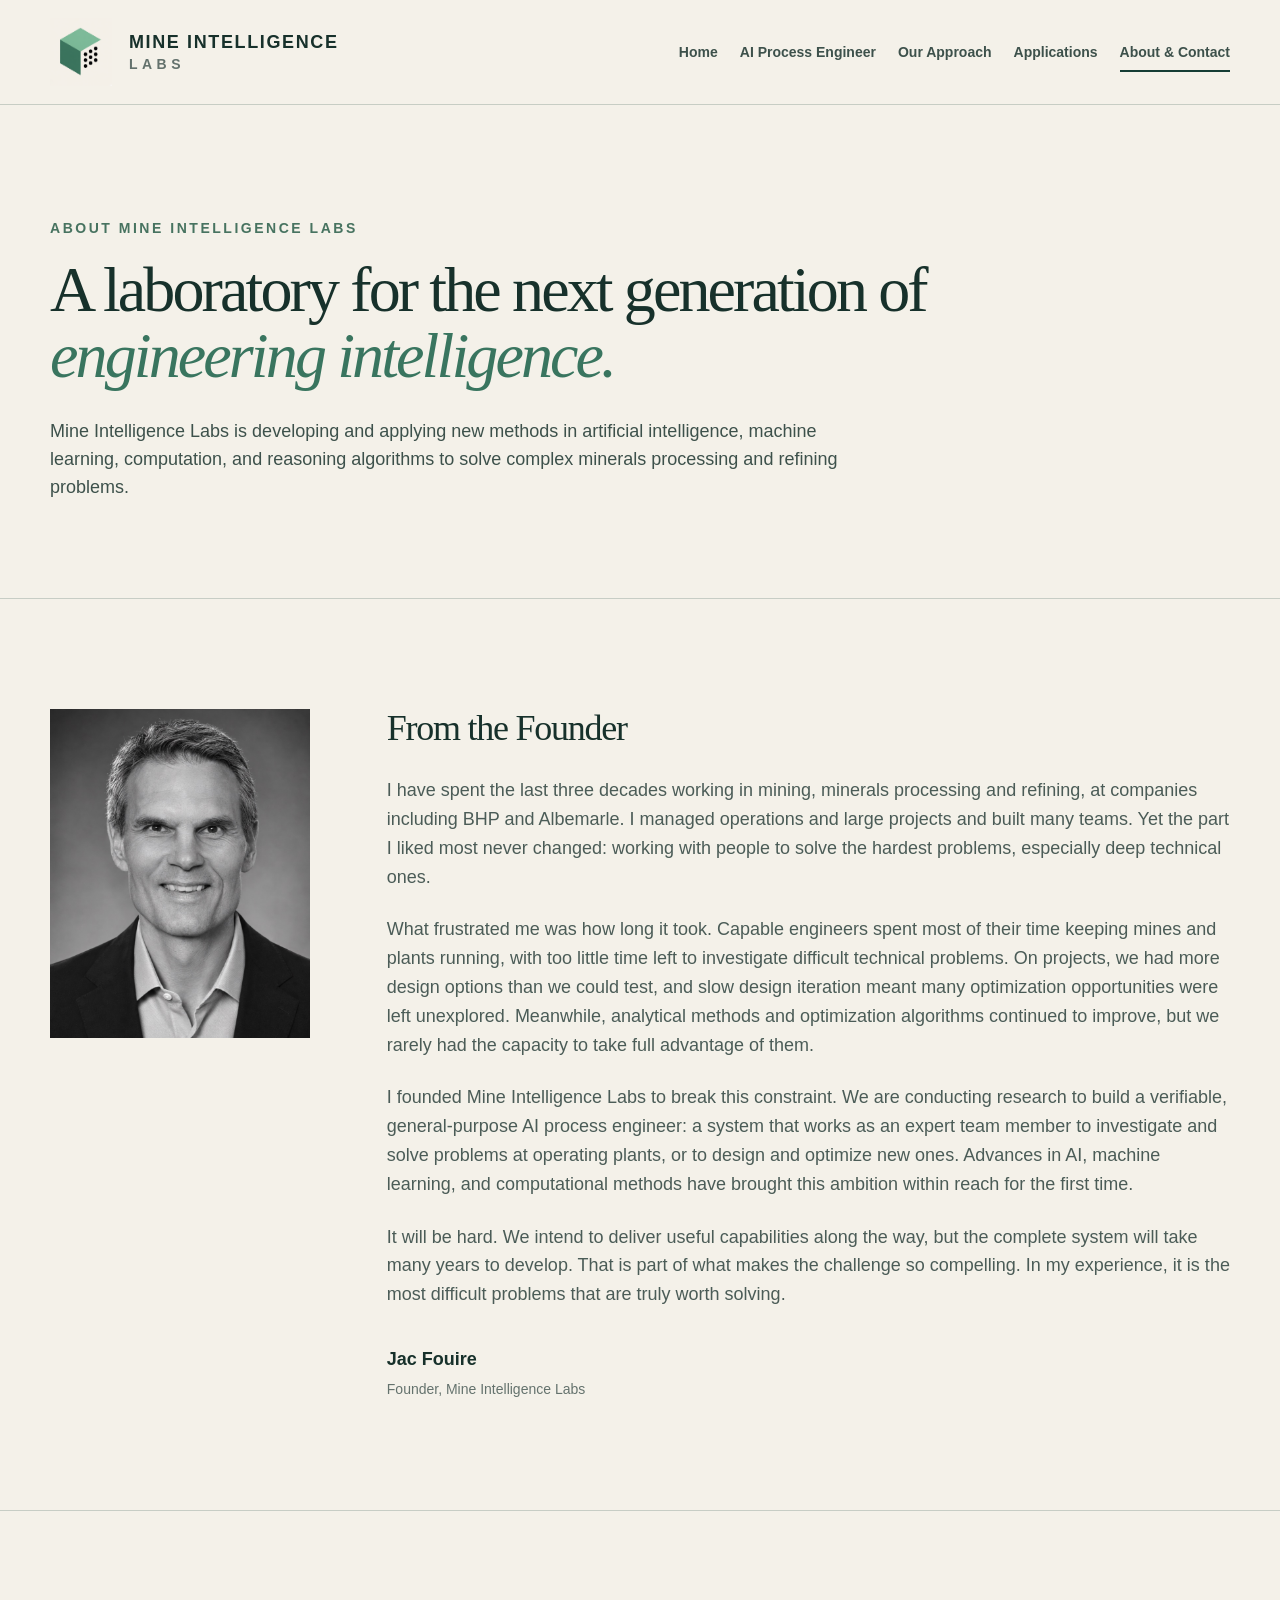
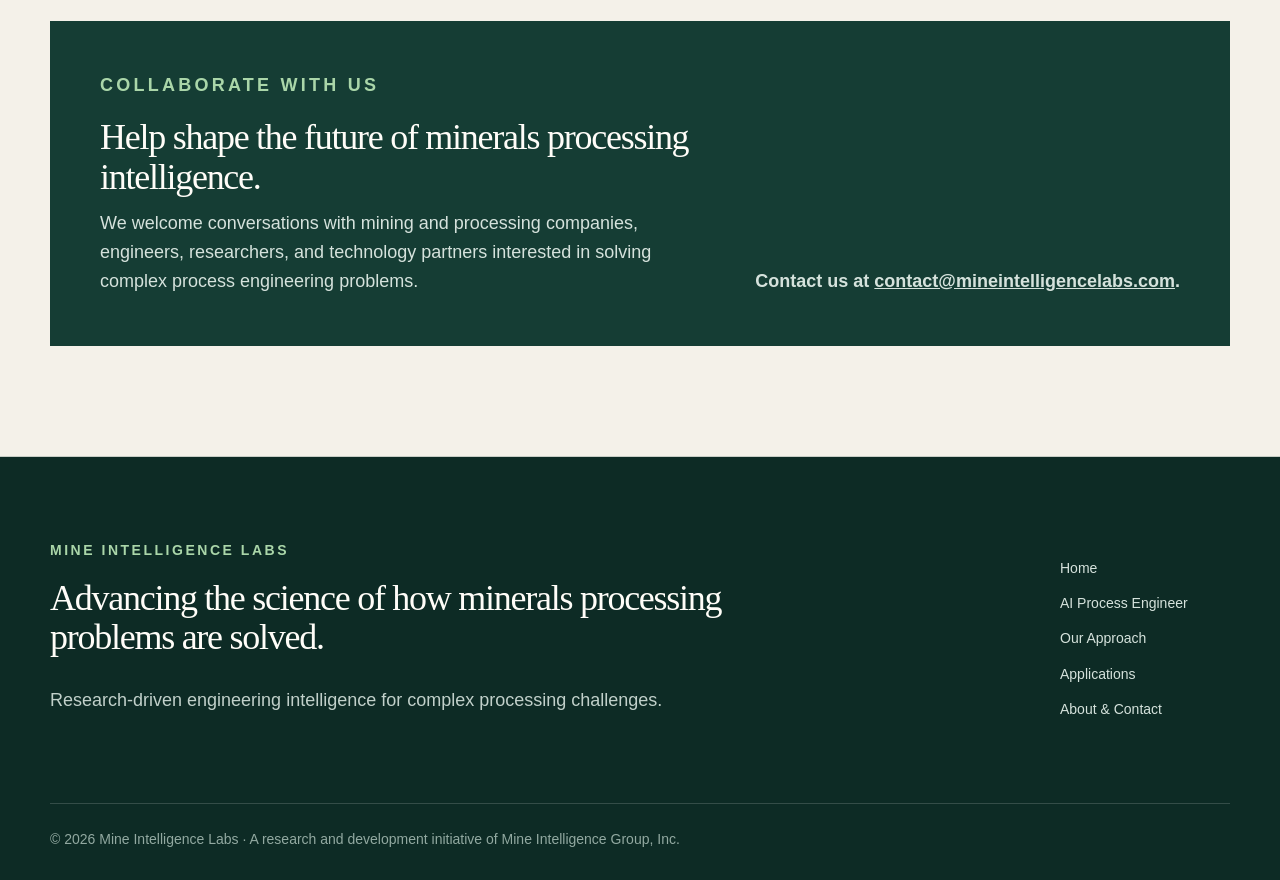
==== commit d1937f33: "Update About page collaboration invitation" ====
--- a/about.html
+++ b/about.html
@@ -13,5 +13,5 @@
 <!-- Our Mission is temporarily removed. To restore it, remove this surrounding HTML comment.
 <section class="section"><div class="wrap"><div class="split"><div><p class="eyebrow">Our mission</p><p class="statement">Expand what engineering teams can accomplish.</p></div><div><p class="lead">We work at the intersection of mining, minerals processing, engineering, decision science, machine learning, causal reasoning, practical process modeling, and AI.</p><p class="lead">Our goal is to develop a verifiable general-purpose AI process engineer. It is not AI for its own sake, but the application of the latest research to solve persistent, high-value engineering problems.</p></div></div></div></section>
 -->
-<section class="section"><div class="wrap"><div class="contact-box"><div><p class="eyebrow" style="color:#aad6a9">Collaborate with us</p><h2>Help shape the future of minerals processing intelligence.</h2><p>We welcome conversations with mining and processing organizations, engineers, researchers, and technology partners interested in complex operational investigations.</p></div><p><strong>Contact us at <a href="mailto:contact@mineintelligencelabs.com">contact@mineintelligencelabs.com</a>.</strong></p></div></div></section></main>
+<section class="section"><div class="wrap"><div class="contact-box"><div><p class="eyebrow" style="color:#aad6a9">Collaborate with us</p><h2>Help shape the future of minerals processing intelligence.</h2><p>We welcome conversations with mining and processing companies, engineers, researchers, and technology partners interested in solving complex process engineering problems.</p></div><p><strong>Contact us at <a href="mailto:contact@mineintelligencelabs.com">contact@mineintelligencelabs.com</a>.</strong></p></div></div></section></main>
 <footer class="footer"><div class="wrap"><div class="footer-top"><div><p class="eyebrow" style="color:#aad6a9">MINE INTELLIGENCE LABS</p><h2>Advancing the science of how minerals processing problems are solved.</h2><p>Research-driven engineering intelligence for complex processing challenges.</p></div><div class="footer-links"><a href="index.html">Home</a><a href="process-engineer.html">AI Process Engineer</a><a href="approach.html">Our Approach</a><a href="applications.html">Applications</a><a href="about.html">About &amp; Contact</a></div></div><div class="fine">© 2026 Mine Intelligence Labs · A research and development initiative of Mine Intelligence Group, Inc.</div></div></footer><script src="assets/site.js"></script></body></html>
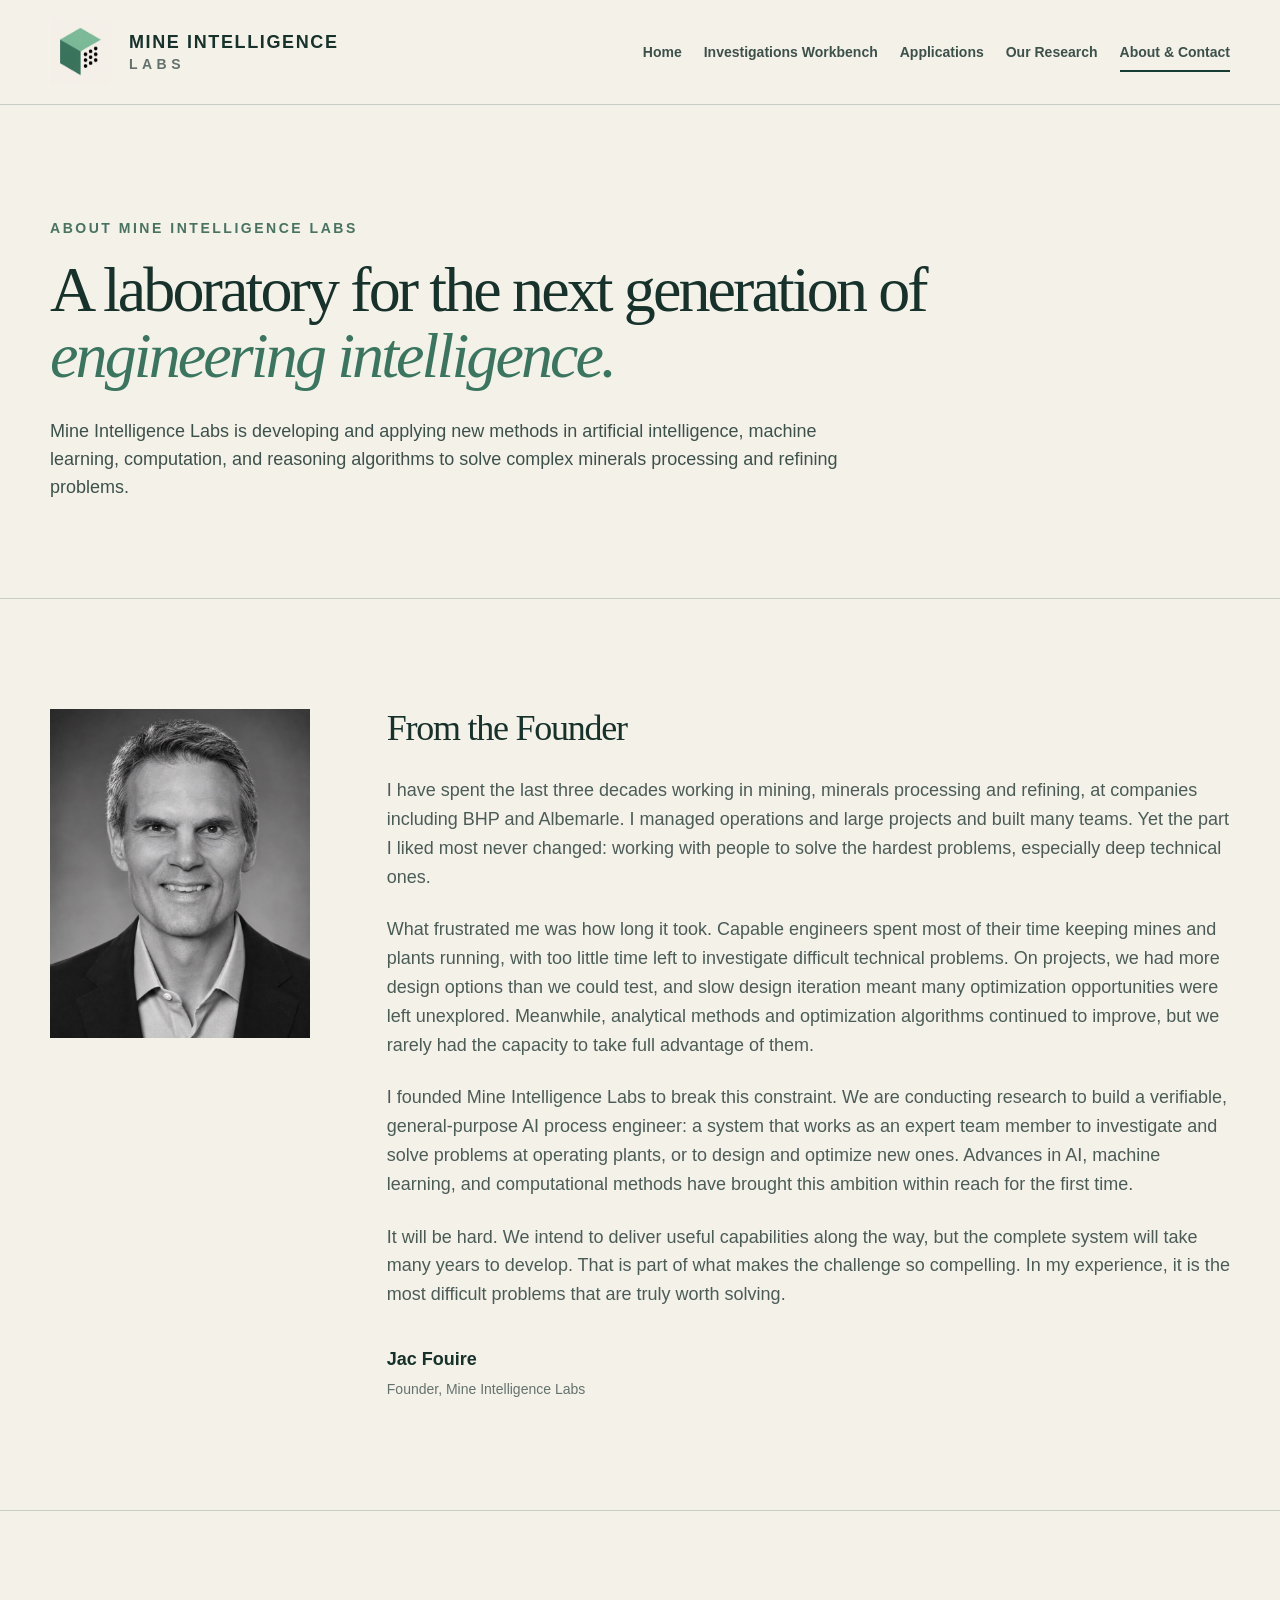
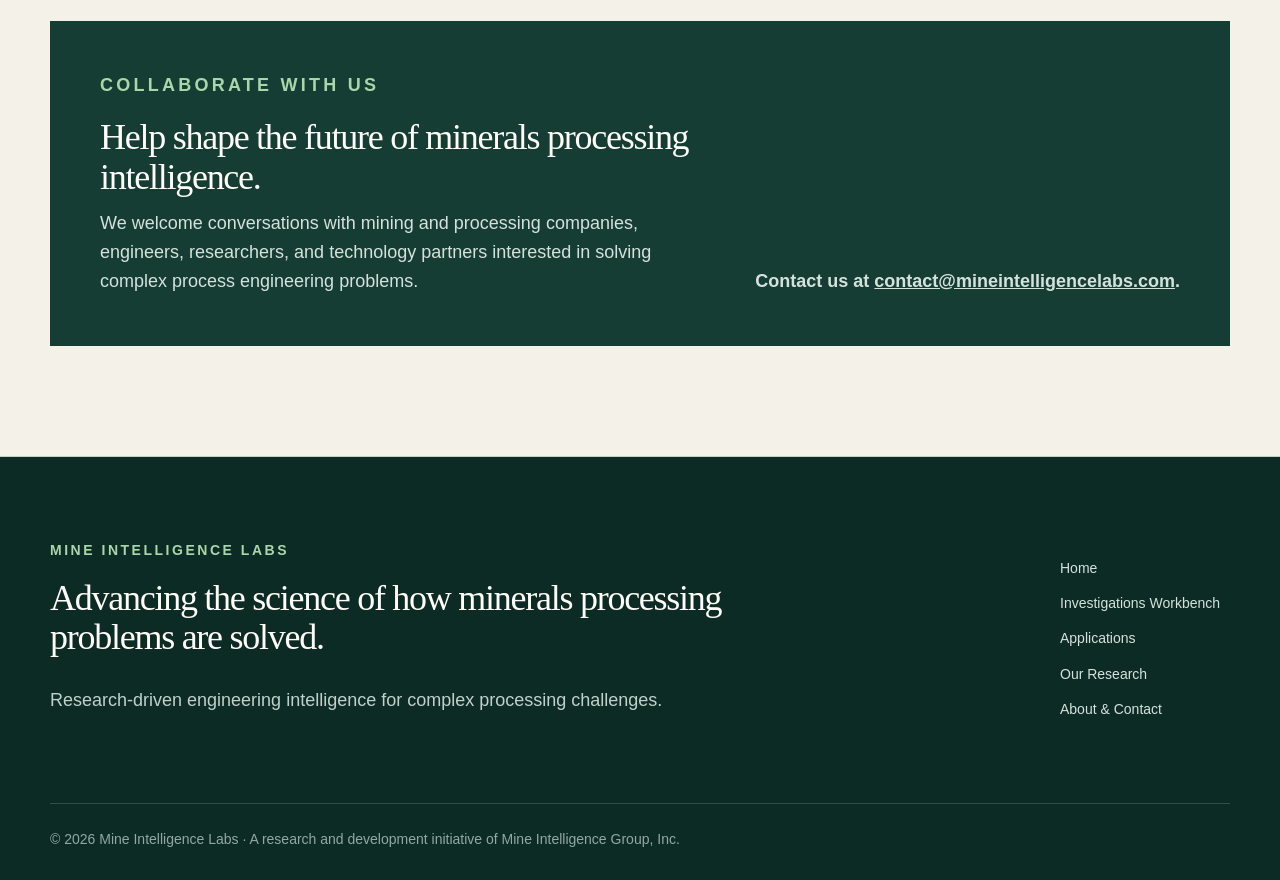
==== commit 6f93393e: "Make Investigations Workbench and research navigation consistent across all pages" ====
--- a/about.html
+++ b/about.html
@@ -1,5 +1,5 @@
 <!doctype html><html lang="en"><head><meta charset="utf-8"><meta name="viewport" content="width=device-width,initial-scale=1"><meta name="description" content="About Mine Intelligence Labs and opportunities to collaborate."><title>About &amp; Contact | Mine Intelligence Labs</title><link rel="stylesheet" href="assets/style.css"><link rel="icon" href="assets/mine-intelligence-logo.png" type="image/png"></head><body>
-<header><div class="nav"><a class="brand" href="index.html" aria-label="Mine Intelligence Labs home"><img class="mark" src="assets/mine-intelligence-logo.png" alt=""><span>MINE INTELLIGENCE<small>LABS</small></span></a><button class="menu" type="button" aria-label="Toggle navigation" aria-expanded="false">Menu ☰</button><nav class="links" aria-label="Main navigation"><a href="index.html">Home</a><a href="process-engineer.html">AI Process Engineer</a><a href="approach.html">Our Approach</a><a href="applications.html">Applications</a><a href="about.html" class="active" aria-current="page">About &amp; Contact</a></nav></div></header>
+<header><div class="nav"><a class="brand" href="index.html" aria-label="Mine Intelligence Labs home"><img class="mark" src="assets/mine-intelligence-logo.png" alt=""><span>MINE INTELLIGENCE<small>LABS</small></span></a><button class="menu" type="button" aria-label="Toggle navigation" aria-expanded="false">Menu ☰</button><nav class="links" aria-label="Main navigation"><a href="index.html">Home</a><a href="process-engineer.html">Investigations Workbench</a><a href="applications.html">Applications</a><a href="approach.html">Our Research</a><a href="about.html" class="active" aria-current="page">About &amp; Contact</a></nav></div></header>
 <main><section class="page-hero"><div class="wrap"><p class="eyebrow">About Mine Intelligence Labs</p><h1>A laboratory for the next generation of <em>engineering intelligence.</em></h1><p class="intro">Mine Intelligence Labs is developing and applying new methods in artificial intelligence, machine learning, computation, and reasoning algorithms to solve complex minerals processing and refining problems.</p></div></section>
 <section class="section founder" aria-labelledby="founder-heading"><div class="wrap founder-layout">
 <div class="founder-portrait"><img src="assets/jacobus-fourie.jpg" alt="Jac Fouire, Founder of Mine Intelligence Labs" width="790" height="1000" loading="lazy" decoding="async"></div>
@@ -14,4 +14,4 @@
 <section class="section"><div class="wrap"><div class="split"><div><p class="eyebrow">Our mission</p><p class="statement">Expand what engineering teams can accomplish.</p></div><div><p class="lead">We work at the intersection of mining, minerals processing, engineering, decision science, machine learning, causal reasoning, practical process modeling, and AI.</p><p class="lead">Our goal is to develop a verifiable general-purpose AI process engineer. It is not AI for its own sake, but the application of the latest research to solve persistent, high-value engineering problems.</p></div></div></div></section>
 -->
 <section class="section"><div class="wrap"><div class="contact-box"><div><p class="eyebrow" style="color:#aad6a9">Collaborate with us</p><h2>Help shape the future of minerals processing intelligence.</h2><p>We welcome conversations with mining and processing companies, engineers, researchers, and technology partners interested in solving complex process engineering problems.</p></div><p><strong>Contact us at <a href="mailto:contact@mineintelligencelabs.com">contact@mineintelligencelabs.com</a>.</strong></p></div></div></section></main>
-<footer class="footer"><div class="wrap"><div class="footer-top"><div><p class="eyebrow" style="color:#aad6a9">MINE INTELLIGENCE LABS</p><h2>Advancing the science of how minerals processing problems are solved.</h2><p>Research-driven engineering intelligence for complex processing challenges.</p></div><div class="footer-links"><a href="index.html">Home</a><a href="process-engineer.html">AI Process Engineer</a><a href="approach.html">Our Approach</a><a href="applications.html">Applications</a><a href="about.html">About &amp; Contact</a></div></div><div class="fine">© 2026 Mine Intelligence Labs · A research and development initiative of Mine Intelligence Group, Inc.</div></div></footer><script src="assets/site.js"></script></body></html>
+<footer class="footer"><div class="wrap"><div class="footer-top"><div><p class="eyebrow" style="color:#aad6a9">MINE INTELLIGENCE LABS</p><h2>Advancing the science of how minerals processing problems are solved.</h2><p>Research-driven engineering intelligence for complex processing challenges.</p></div><div class="footer-links"><a href="index.html">Home</a><a href="process-engineer.html">Investigations Workbench</a><a href="applications.html">Applications</a><a href="approach.html">Our Research</a><a href="about.html">About &amp; Contact</a></div></div><div class="fine">© 2026 Mine Intelligence Labs · A research and development initiative of Mine Intelligence Group, Inc.</div></div></footer><script src="assets/site.js"></script></body></html>
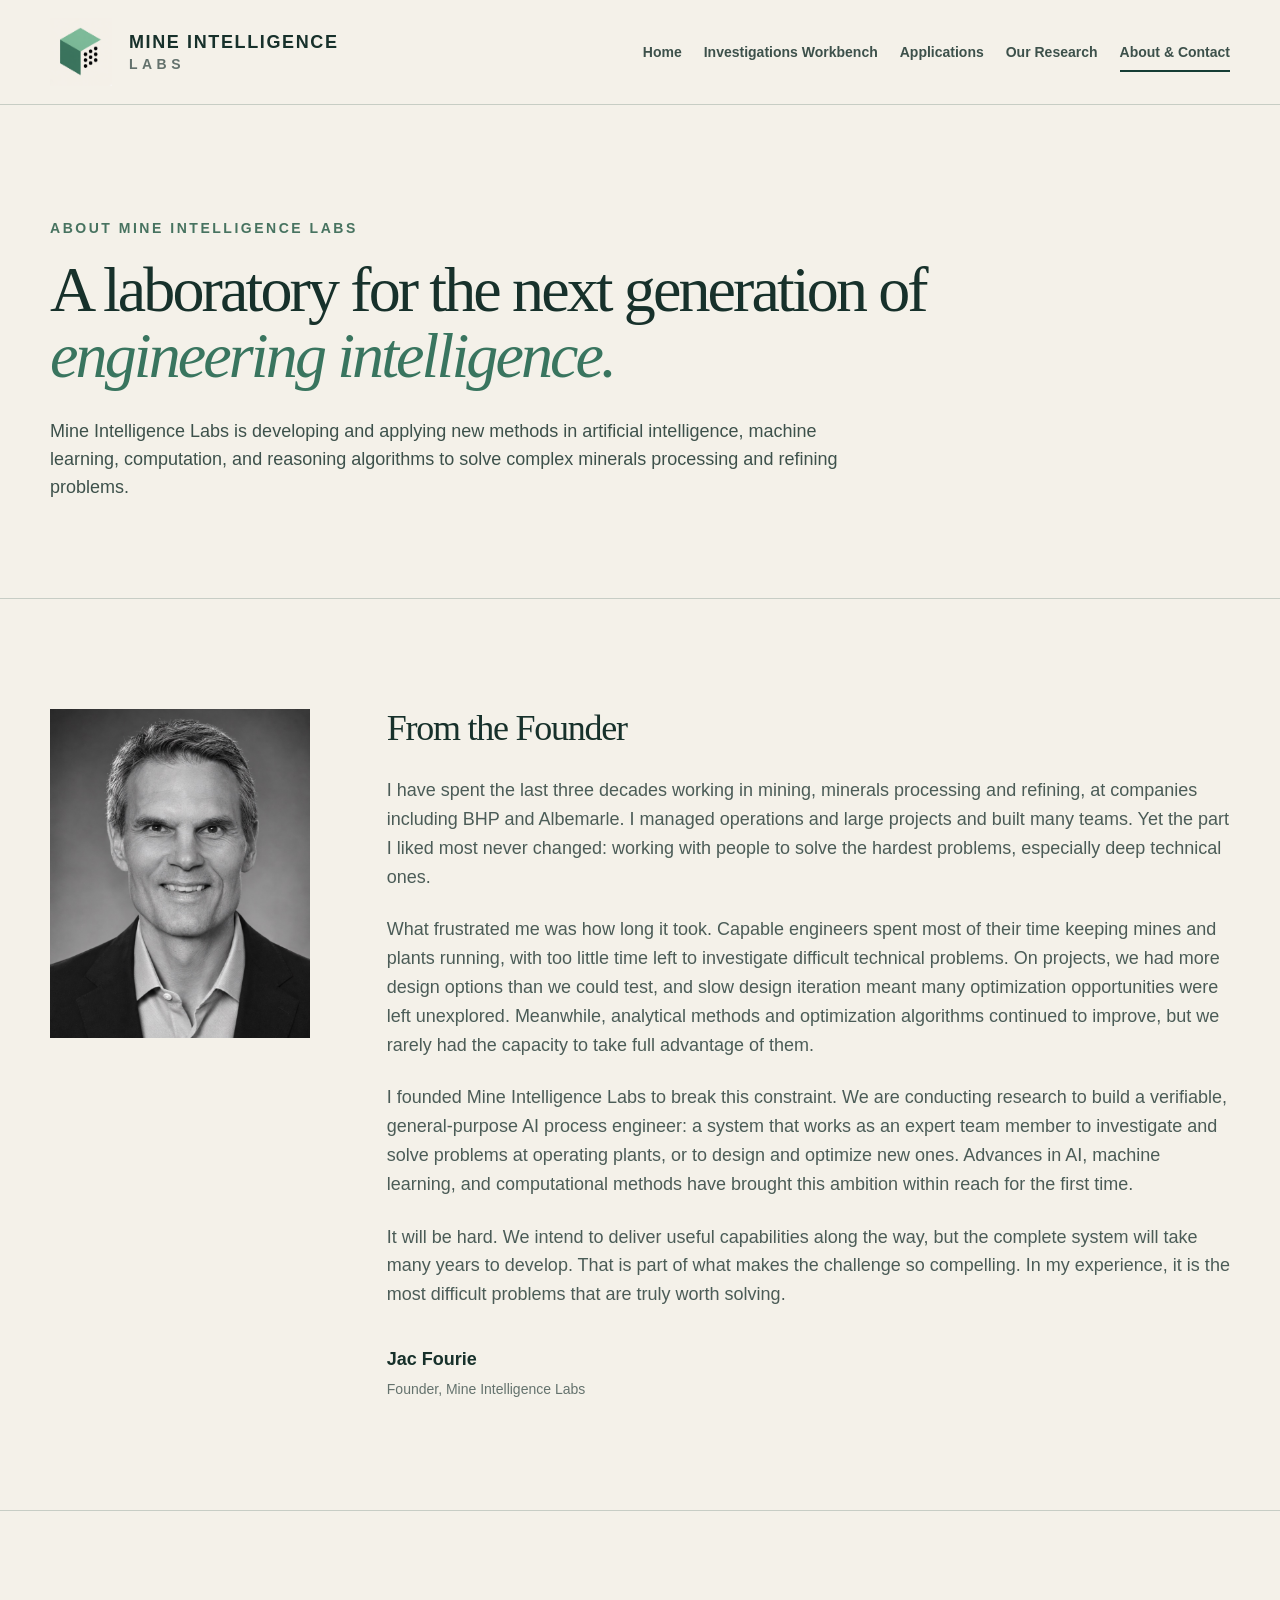
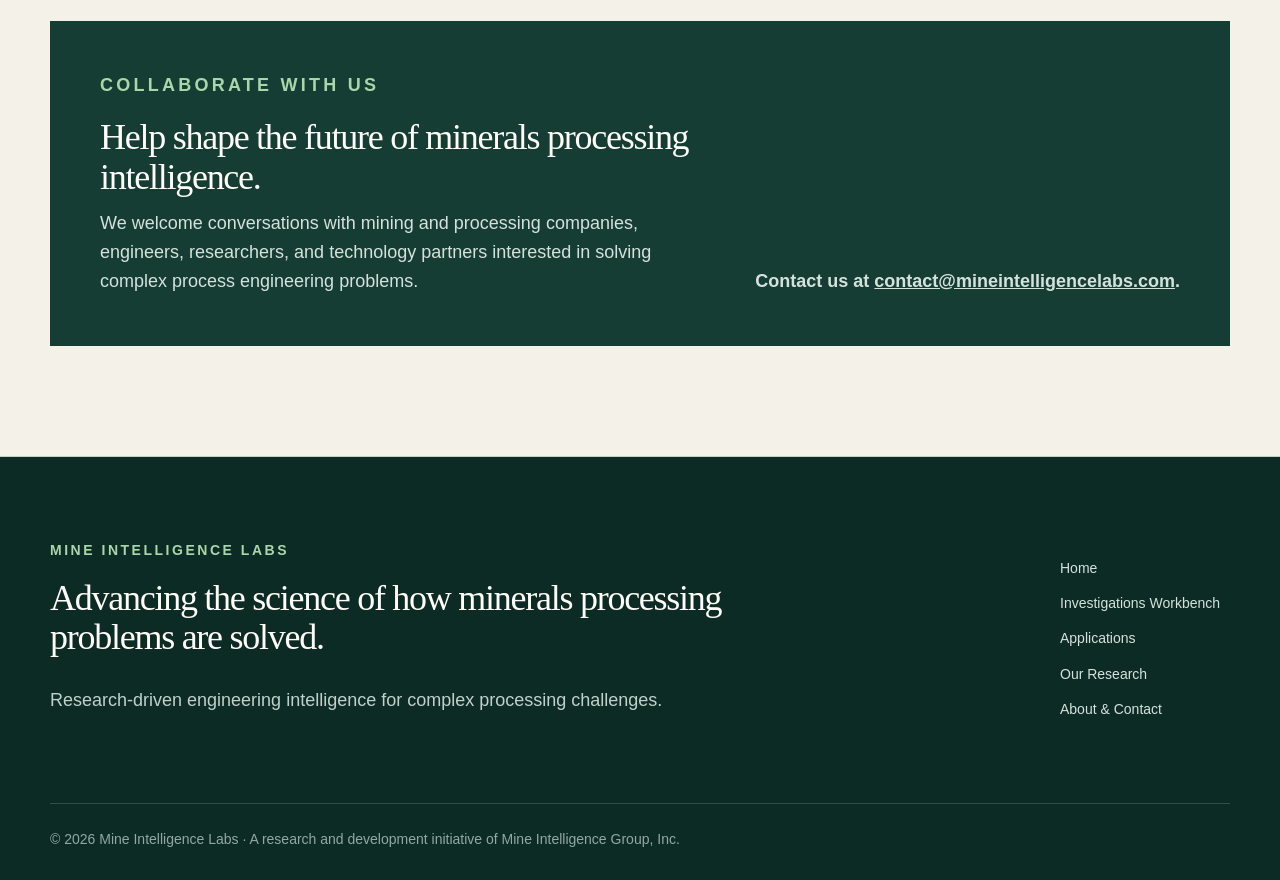
==== commit a3911908: "Correct founder surname to Fourie" ====
--- a/about.html
+++ b/about.html
@@ -2,13 +2,13 @@
 <header><div class="nav"><a class="brand" href="index.html" aria-label="Mine Intelligence Labs home"><img class="mark" src="assets/mine-intelligence-logo.png" alt=""><span>MINE INTELLIGENCE<small>LABS</small></span></a><button class="menu" type="button" aria-label="Toggle navigation" aria-expanded="false">Menu ☰</button><nav class="links" aria-label="Main navigation"><a href="index.html">Home</a><a href="process-engineer.html">Investigations Workbench</a><a href="applications.html">Applications</a><a href="approach.html">Our Research</a><a href="about.html" class="active" aria-current="page">About &amp; Contact</a></nav></div></header>
 <main><section class="page-hero"><div class="wrap"><p class="eyebrow">About Mine Intelligence Labs</p><h1>A laboratory for the next generation of <em>engineering intelligence.</em></h1><p class="intro">Mine Intelligence Labs is developing and applying new methods in artificial intelligence, machine learning, computation, and reasoning algorithms to solve complex minerals processing and refining problems.</p></div></section>
 <section class="section founder" aria-labelledby="founder-heading"><div class="wrap founder-layout">
-<div class="founder-portrait"><img src="assets/jacobus-fourie.jpg" alt="Jac Fouire, Founder of Mine Intelligence Labs" width="790" height="1000" loading="lazy" decoding="async"></div>
+<div class="founder-portrait"><img src="assets/jacobus-fourie.jpg" alt="Jac Fourie, Founder of Mine Intelligence Labs" width="790" height="1000" loading="lazy" decoding="async"></div>
 <div class="founder-copy"><h2 id="founder-heading">From the Founder</h2>
 <p>I have spent the last three decades working in mining, minerals processing and refining, at companies including BHP and Albemarle. I managed operations and large projects and built many teams. Yet the part I liked most never changed: working with people to solve the hardest problems, especially deep technical ones.</p>
 <p>What frustrated me was how long it took. Capable engineers spent most of their time keeping mines and plants running, with too little time left to investigate difficult technical problems. On projects, we had more design options than we could test, and slow design iteration meant many optimization opportunities were left unexplored. Meanwhile, analytical methods and optimization algorithms continued to improve, but we rarely had the capacity to take full advantage of them.</p>
 <p>I founded Mine Intelligence Labs to break this constraint. We are conducting research to build a verifiable, general-purpose AI process engineer: a system that works as an expert team member to investigate and solve problems at operating plants, or to design and optimize new ones. Advances in AI, machine learning, and computational methods have brought this ambition within reach for the first time.</p>
 <p>It will be hard. We intend to deliver useful capabilities along the way, but the complete system will take many years to develop. That is part of what makes the challenge so compelling. In my experience, it is the most difficult problems that are truly worth solving.</p>
-<p class="founder-attribution"><strong>Jac Fouire</strong><span>Founder, Mine Intelligence Labs</span></p>
+<p class="founder-attribution"><strong>Jac Fourie</strong><span>Founder, Mine Intelligence Labs</span></p>
 </div></div></section>
 <!-- Our Mission is temporarily removed. To restore it, remove this surrounding HTML comment.
 <section class="section"><div class="wrap"><div class="split"><div><p class="eyebrow">Our mission</p><p class="statement">Expand what engineering teams can accomplish.</p></div><div><p class="lead">We work at the intersection of mining, minerals processing, engineering, decision science, machine learning, causal reasoning, practical process modeling, and AI.</p><p class="lead">Our goal is to develop a verifiable general-purpose AI process engineer. It is not AI for its own sake, but the application of the latest research to solve persistent, high-value engineering problems.</p></div></div></div></section>
